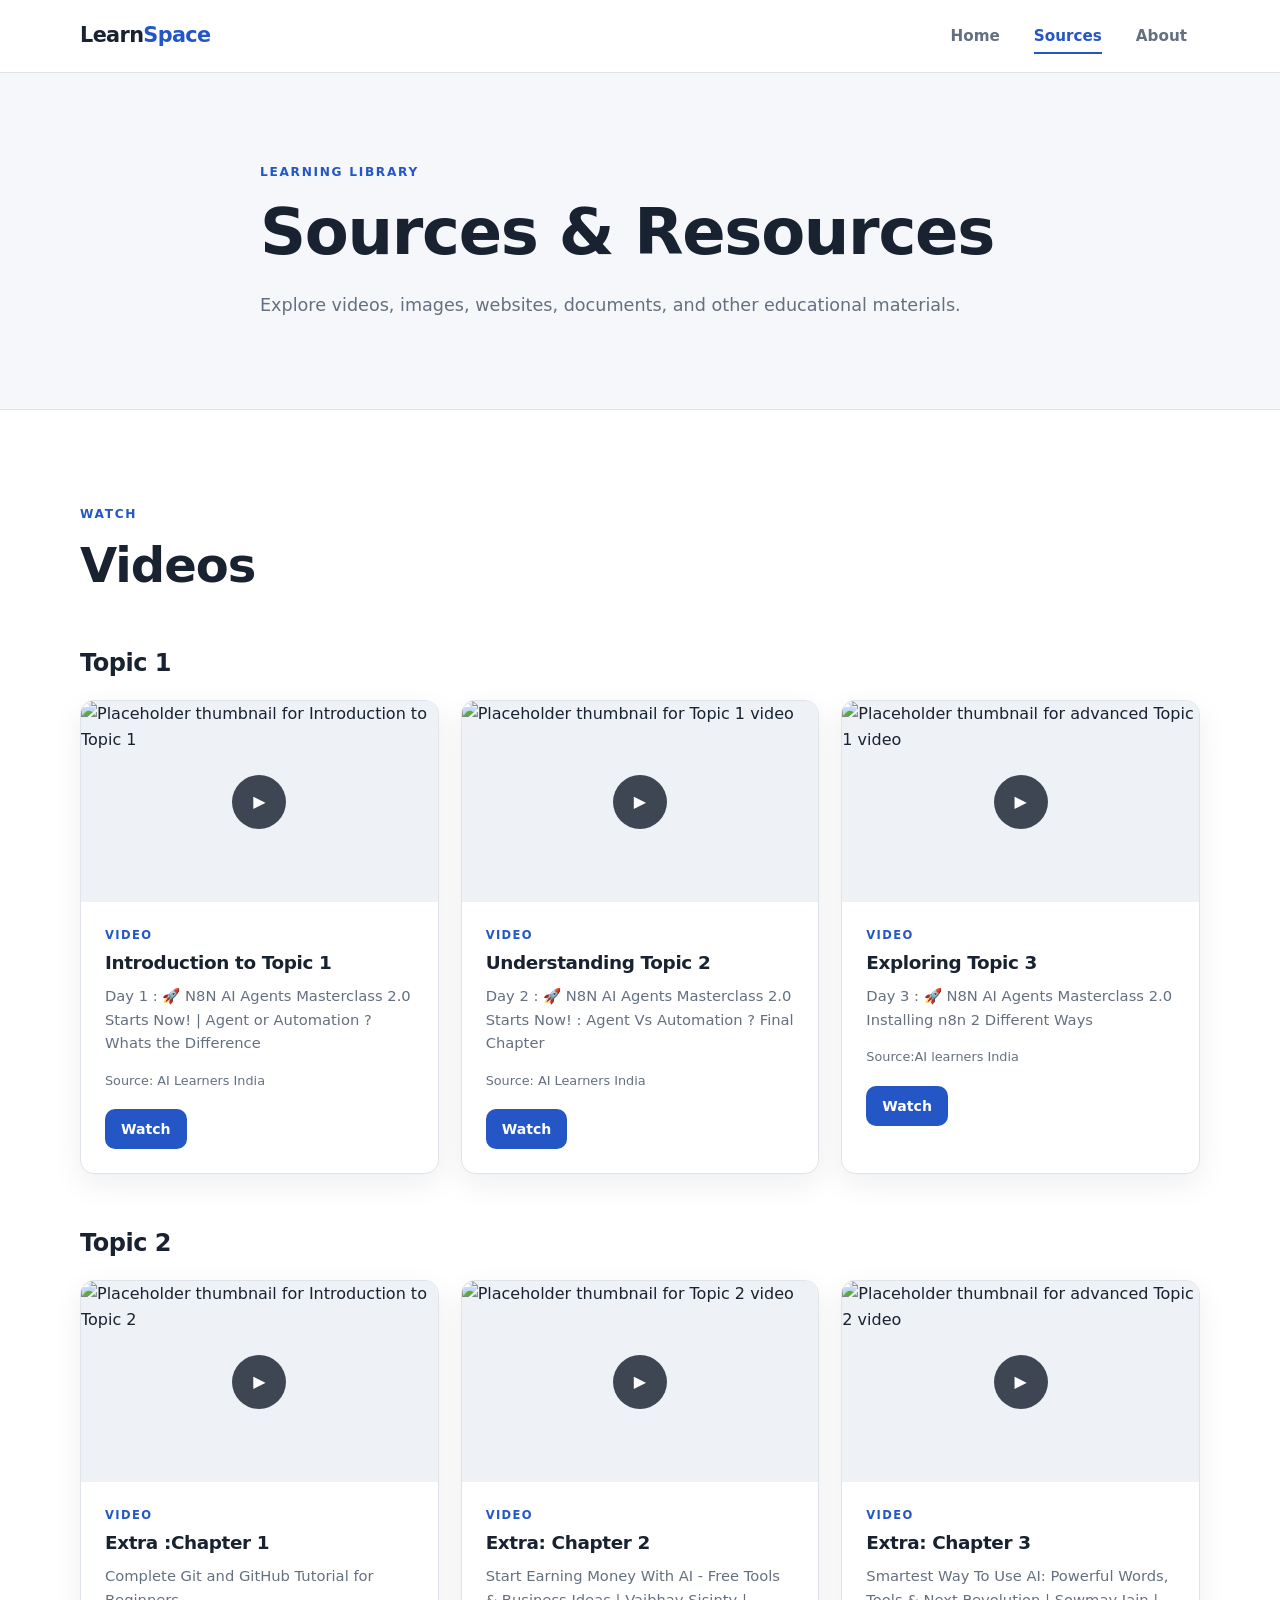
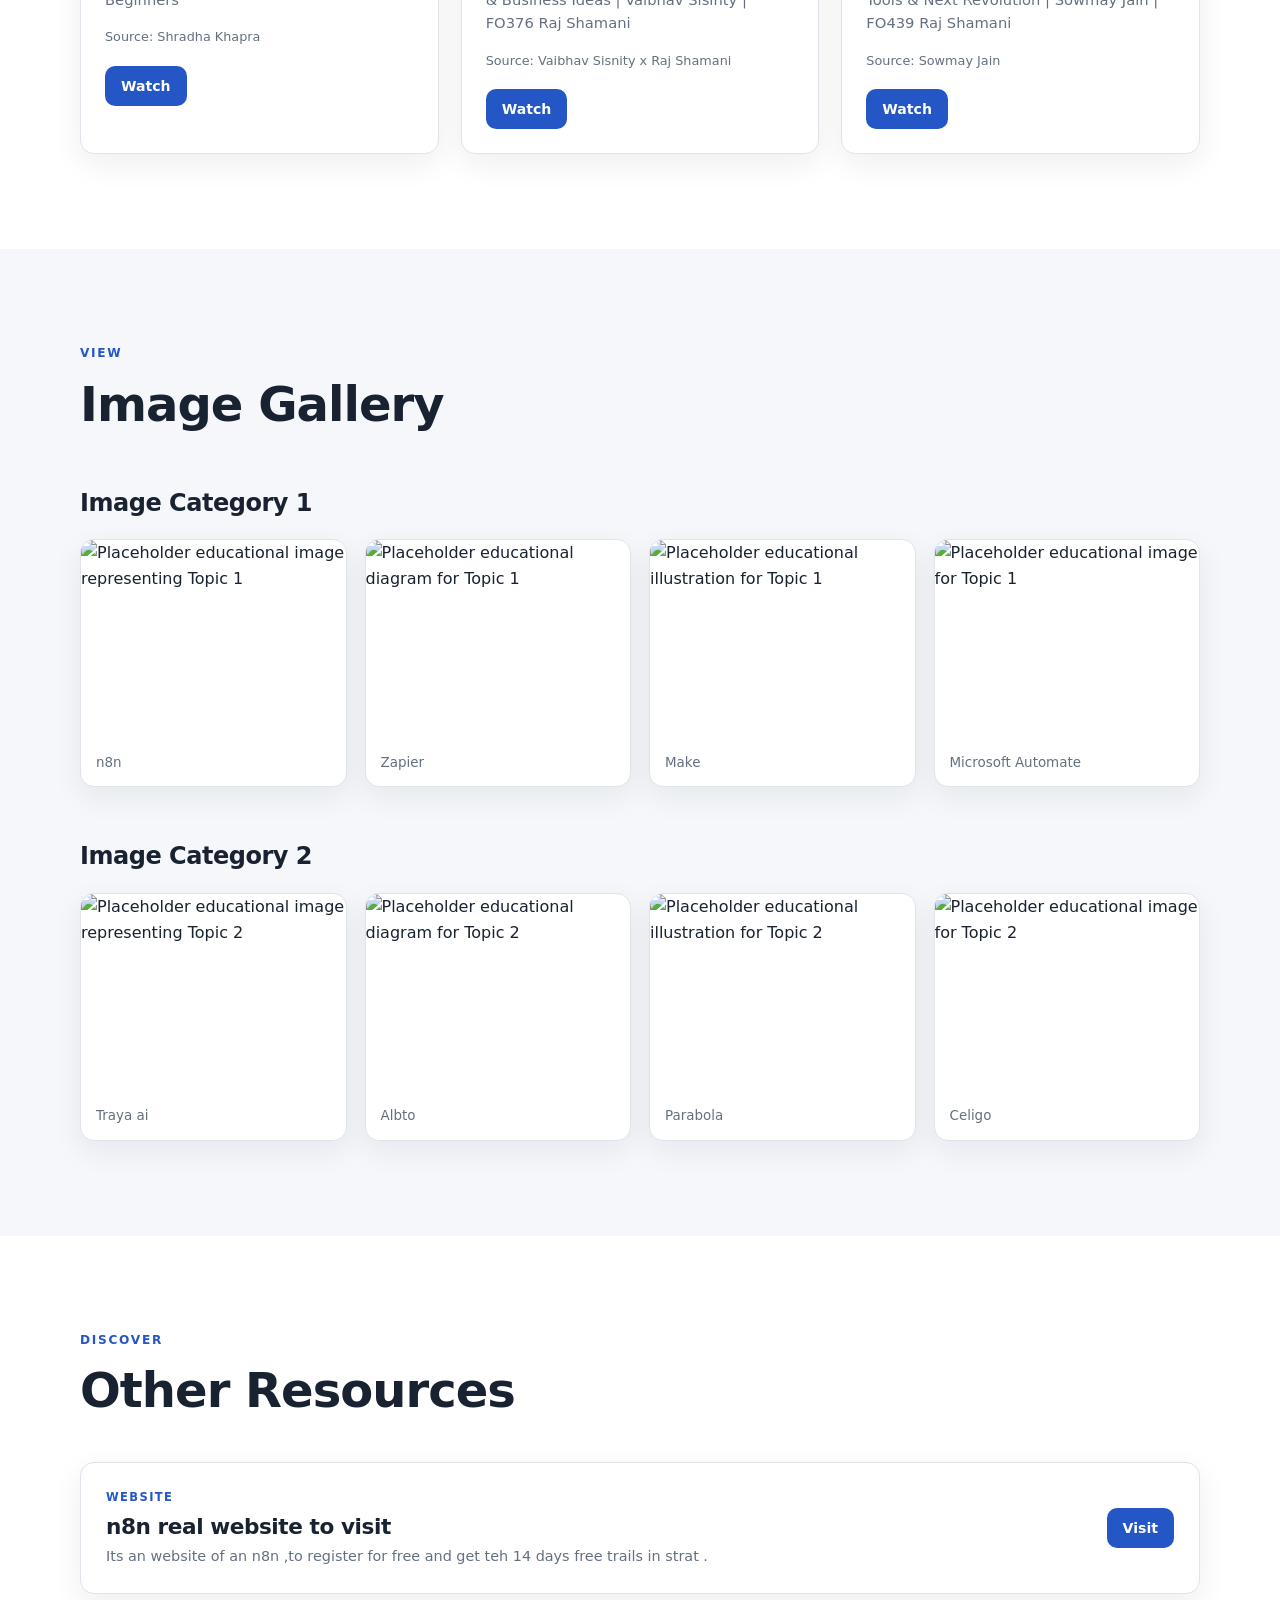
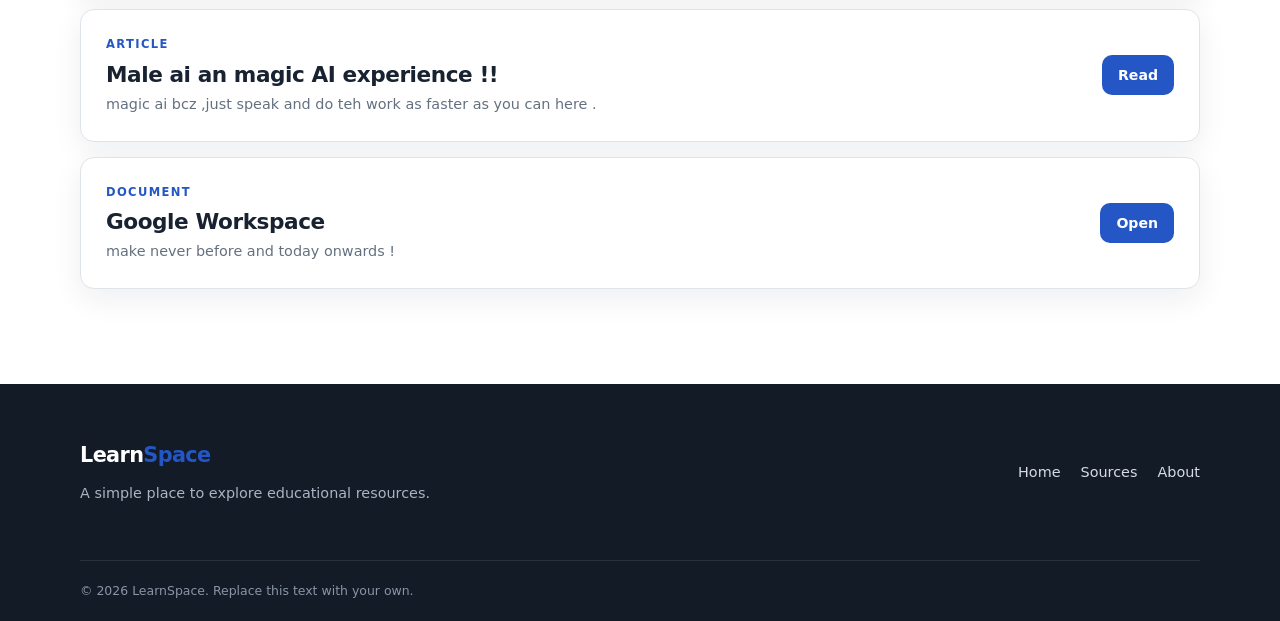
==== sources.html @ 6e661a30 "Add files via upload" ====
<!DOCTYPE html>
<html lang="en">
<head>
    <meta charset="UTF-8">
    <meta name="viewport" content="width=device-width, initial-scale=1.0">

    <meta
        name="description"
        content="Browse educational videos, images, and other learning resources."
    >

    <title>Sources | LearnSpace</title>

    <link rel="stylesheet" href="style.css">
    <script src="script.js" defer></script>
</head>

<body>

    <header class="site-header">
        <div class="container nav-container">

            <a href="index.html" class="logo">
                Learn<span>Space</span>
            </a>

            <button
                class="menu-toggle"
                type="button"
                aria-label="Open navigation menu"
                aria-expanded="false"
                aria-controls="main-navigation"
            >
                <span></span>
                <span></span>
                <span></span>
            </button>

            <nav id="main-navigation" class="main-nav" aria-label="Main navigation">
                <a href="index.html">Home</a>
                <a href="sources.html" class="active">Sources</a>
                <a href="about.html">About</a>
            </nav>

        </div>
    </header>


    <main>

        <!-- Page header -->
        <section class="page-header">

            <div class="container narrow-content">

                <p class="eyebrow">LEARNING LIBRARY</p>

                <h1>Sources & Resources</h1>

                <p>
                    Explore videos, images, websites, documents,
                    and other educational materials.
                </p>

            </div>

        </section>


        <!-- Videos -->
        <section id="videos" class="section">

            <div class="container">

                <div class="section-heading">
                    <div>
                        <p class="eyebrow">WATCH</p>
                        <h2>Videos</h2>
                    </div>
                </div>


                <!-- Topic 1 -->
                <div id="topic-one" class="resource-group">

                    <h3 class="group-title">Topic 1</h3>

                    <div class="video-grid">
<!--video1-->
                        <article class="video-card">

                            <a
                                href="https://youtu.be/QVdC_ziHaiw?list=PLwdhOAfEpxTYyJFKO7G2G4nA_bUoh4Vtx"
                                target="_blank"
                                rel="noopener noreferrer"
                                class="video-thumbnail"
                            >
                                <img
                                    src="https://i.ytimg.com/vi/QVdC_ziHaiw/hqdefault.jpg?sqp=-oaymwEXCOADEI4CSFryq4qpAwkIARUAAIhCGAE=&rs=AOn4CLA59PD1m24IozlHLCWZHqSTdcMRAQ"
                                    alt="Placeholder thumbnail for Introduction to Topic 1"
                                    loading="lazy"
                                >

                                <span class="play-button" aria-hidden="true">
                                    ▶
                                </span>
                            </a>

                            <div class="video-content">

                                <p class="resource-label">VIDEO</p>

                                <h4>Introduction to Topic 1</h4>

                                <p>
                                  Day 1 : 🚀 N8N AI Agents Masterclass 2.0 Starts Now! | Agent or Automation ? Whats the Difference
                                </p>

                                <p class="source-name">
                                    Source: AI Learners India
                                </p>

                                <a
                                    href="https://youtu.be/QVdC_ziHaiw?list=PLwdhOAfEpxTYyJFKO7G2G4nA_bUoh4Vtx"
                                    target="_blank"
                                    rel="noopener noreferrer"
                                    class="button button-small"
                                >
                                    Watch
                                </a>

                            </div>

                        </article>
<!--video2-->

                        <article class="video-card">

                            <a
                                href="https://youtu.be/I6azOEH3774?list=PLwdhOAfEpxTYyJFKO7G2G4nA_bUoh4Vtx"
                                target="_blank"
                                rel="noopener noreferrer"
                                class="video-thumbnail"
                            >
                                <img
                                    src="https://i.ytimg.com/vi/I6azOEH3774/hqdefault.jpg?sqp=-oaymwEmCKgBEF5IWvKriqkDGQgBFQAAiEIYAdgBAeIBCggYEAIYBjgBQAE=&rs=AOn4CLCSoXeBGXg2iz1wdyGJBNd5eMKGxA"
                                    alt="Placeholder thumbnail for Topic 1 video"
                                    loading="lazy"
                                >

                                <span class="play-button" aria-hidden="true">
                                    ▶
                                </span>
                            </a>

                            <div class="video-content">

                                <p class="resource-label">VIDEO</p>

                                <h4>Understanding Topic 2</h4>

                                <p>
                                    Day 2 : 🚀 N8N AI Agents Masterclass 2.0 Starts Now! : Agent Vs Automation ? Final Chapter
                                </p>

                                <p class="source-name">
                                    Source: AI Learners India
                                </p>

                                <a
                                    href="https://youtu.be/I6azOEH3774?list=PLwdhOAfEpxTYyJFKO7G2G4nA_bUoh4Vtx"
                                    target="_blank"
                                    rel="noopener noreferrer"
                                    class="button button-small"
                                >
                                    Watch
                                </a>

                            </div>

                        </article>
<!--video3-->

                        <article class="video-card">

                            <a
                                href="https://youtu.be/MextHJvrEfM?si=Bu2E-RUvNH2vZa5j"
                                target="_blank"
                                rel="noopener noreferrer"
                                class="video-thumbnail"
                            >
                                <img
                                    src="https://i.ytimg.com/vi/MextHJvrEfM/hqdefault.jpg?sqp=-oaymwEmCKgBEF5IWvKriqkDGQgBFQAAiEIYAdgBAeIBCggYEAIYBjgBQAE=&rs=AOn4CLAQMQizbqDMtU8wfknLReHi2RBbEg"
                                    alt="Placeholder thumbnail for advanced Topic 1 video"
                                    loading="lazy"
                                >

                                <span class="play-button" aria-hidden="true">
                                    ▶
                                </span>
                            </a>

                            <div class="video-content">

                                <p class="resource-label">VIDEO</p>

                                <h4>Exploring Topic 3</h4>

                                <p>
                                    Day 3 : 🚀 N8N AI Agents Masterclass 2.0 Installing n8n 2 Different Ways
                                </p>

                                <p class="source-name">
                                    Source:AI learners India
                                </p>

                                <a
                                    href="https://youtu.be/MextHJvrEfM?si=Bu2E-RUvNH2vZa5j"
                                    target="_blank"
                                    rel="noopener noreferrer"
                                    class="button button-small"
                                >
                                    Watch
                                </a>

                            </div>

                        </article>

                    </div>

                </div>


                <!-- Topic 2 -->
                <div id="topic-two" class="resource-group">

                    <h3 class="group-title">Topic 2</h3>

                    <div class="video-grid">

                        <article class="video-card">

                            <a
                                href="https://youtu.be/Ez8F0nW6S-w"
                                target="_blank"
                                rel="noopener noreferrer"
                                class="video-thumbnail"
                            >
                                <img
                                    src="https://i.ytimg.com/vi/Ez8F0nW6S-w/hq720.jpg?sqp=-oaymwEXCNAFEJQDSFryq4qpAwkIARUAAIhCGAE=&rs=AOn4CLCzb_-42zBLi1ayHbs4EPkMi3JzfA"
                                    alt="Placeholder thumbnail for Introduction to Topic 2"
                                    loading="lazy"
                                >

                                <span class="play-button" aria-hidden="true">
                                    ▶
                                </span>
                            </a>

                            <div class="video-content">

                                <p class="resource-label">VIDEO</p>

                                <h4>Extra :Chapter 1</h4>

                                <p>
                                   
Complete Git and GitHub Tutorial for Beginners
                                </p>

                                <p class="source-name">
                                    Source: Shradha Khapra
                                </p>

                                <a
                                    href="https://youtu.be/Ez8F0nW6S-w"
                                    target="_blank"
                                    rel="noopener noreferrer"
                                    class="button button-small"
                                >
                                    Watch
                                </a>

                            </div>

                        </article>

<!--vidoe 5-->
                        <article class="video-card">

                            <a
                                href="https://youtu.be/0-FUhQKe-eU?si=GzNyvEovBKDl7dYa"
                                target="_blank"
                                rel="noopener noreferrer"
                                class="video-thumbnail"
                            >
                                <img
                                    src="https://i.ytimg.com/vi/0-FUhQKe-eU/hq720.jpg?sqp=-oaymwEnCNAFEJQDSFryq4qpAxkIARUAAIhCGAHYAQHiAQoIGBACGAY4AUAB&rs=AOn4CLDH0Os4007oteJgCovDRyaezWUhRQ"
                                    alt="Placeholder thumbnail for Topic 2 video"
                                    loading="lazy"
                                >

                                <span class="play-button" aria-hidden="true">
                                    ▶
                                </span>
                            </a>

                            <div class="video-content">

                                <p class="resource-label">VIDEO</p>

                                <h4>Extra: Chapter 2</h4>

                                <p>
                                    Start Earning Money With AI - Free Tools & Business Ideas | Vaibhav Sisinty | FO376 Raj Shamani
                                </p>

                                <p class="source-name">
                                    Source: Vaibhav Sisnity x Raj Shamani
                                </p>

                                <a
                                    href="https://youtu.be/0-FUhQKe-eU?si=GzNyvEovBKDl7dYa"
                                    target="_blank"
                                    rel="noopener noreferrer"
                                    class="button button-small"
                                >
                                    Watch
                                </a>

                            </div>

                        </article>
<!--Video 6-->

                        <article class="video-card">

                            <a
                                href="https://youtu.be/RMAux-sD1bA?si=Kv5SyffXv0hCDYMF"
                                target="_blank"
                                rel="noopener noreferrer"
                                class="video-thumbnail"
                            >
                                <img
                                    src="https://i.ytimg.com/vi/RMAux-sD1bA/hq720.jpg?sqp=-oaymwEnCNAFEJQDSFryq4qpAxkIARUAAIhCGAHYAQHiAQoIGBACGAY4AUAB&rs=AOn4CLBsyAOLFwPGWU4tCFwYyG4t7ZYc_g"
                                    alt="Placeholder thumbnail for advanced Topic 2 video"
                                    loading="lazy"
                                >

                                <span class="play-button" aria-hidden="true">
                                    ▶
                                </span>
                            </a>

                            <div class="video-content">

                                <p class="resource-label">VIDEO</p>

                                <h4>Extra: Chapter 3</h4>

                                <p>
                                    Smartest Way To Use AI: Powerful Words, Tools & Next Revolution | Sowmay Jain | FO439 Raj Shamani

                                <p class="source-name">
                                    Source: Sowmay Jain
                                </p>

                                <a
                                    href="https://youtu.be/RMAux-sD1bA?si=Kv5SyffXv0hCDYMF"
                                    target="_blank"
                                    rel="noopener noreferrer"
                                    class="button button-small"
                                >
                                    Watch
                                </a>

                            </div>

                        </article>

                    </div>

                </div>

            </div>

        </section>


        <!-- Images -->
        <section id="images" class="section section-muted">

            <div class="container">

                <div class="section-heading">
                    <div>
                        <p class="eyebrow">VIEW</p>
                        <h2>Image Gallery</h2>
                    </div>
                </div>


                <!-- Image category 1 -->
                <div class="resource-group">

                    <h3 class="group-title">Image Category 1</h3>

                    <div class="image-grid">

                        <figure class="image-card">
                            <img
                                src="https://images.openai.com/static-rsc-4/fqOHROrKsVKD8YwX-rXVur3hN9QkBS3sbgDv48CRce0WwqNUjG2Nzg9hSH53XoX3r3zHDQOyn32d6qD3PD_A75EuYDkjc-f1PU2waw0MlhtUXw5UGH64dqq8PRFIssKlCuCXNhUvUyYKX8O_gFs1agHJX2ShfNg_xUF-HNiEmhE?purpose=inline"
                                alt="Placeholder educational image representing Topic 1"
                                loading="lazy"
                            >
                            <figcaption>n8n </figcaption>
                        </figure>


                        <figure class="image-card">
                            <img
                                src="https://images.openai.com/static-rsc-4/T7imiG0Oc8zU8DtpM5kKJgquEGh8M6t3ZJig9HN5R_Lkz0tLcLiduK6nRtbHBM0HJ4434C6Zft5PlGWxxTsK7ri-il9GtX7uV4L4ZFUUbY0pcj4fy-QnyC4jfzECYhXHxJ4cnHX6UqYDXdwufjh9k448uw2Eni1uP8ILZe1gqn8?purpose=inline"
                                alt="Placeholder educational diagram for Topic 1"
                                loading="lazy"
                            >
                            <figcaption>Zapier</figcaption>
                        </figure>


                        <figure class="image-card">
                            <img
                                src="https://images.openai.com/static-rsc-4/mmq1sbLdofjxUpPShjCaORMSr6oKva0tERWe79Ug9z4V8ofYQwBWkHbXZyKmqfQYECb4_3UuVHRuxFDmmjfuZXRLQGl7nBcXOHWyhk-3RfZqRD9ulWa37x9j-MCbay93s2Al1RXfiv-n-iPtnRZBUyOaZLiQonaSXLqCsGY0TyQ?purpose=inline"
                                alt="Placeholder educational illustration for Topic 1"
                                loading="lazy"
                            >
                            <figcaption>Make</figcaption>
                        </figure>


                        <figure class="image-card">
                            <img
                                src="https://images.openai.com/static-rsc-4/S6WKNouEjn5Ir1ZHCPNsnYtDbb7r-lhbZTiQ3I6rBu5Ht21DznunHZPciPRrbkyNiBg7blkdx5Tn_Dt5-LdcwLtlsrFHPbeByqeuhXn32C_Lz_wzMk8j7_DSmuMU-J-CiSOcqIkHQH0MTjfZlFM-l501MyYhTHHMQxTjEZuEI9Cm6dbXT1EDP7wP7x33wJsa?purpose=fullsize"
                                alt="Placeholder educational image for Topic 1"
                                loading="lazy"
                            >
                            <figcaption>Microsoft Automate</figcaption>
                        </figure>

                    </div>

                </div>


                <!-- Image category 2 -->
                <div class="resource-group">

                    <h3 class="group-title">Image Category 2</h3>

                    <div class="image-grid">

                        <figure class="image-card">
                            <img
                                src="https://images.openai.com/static-rsc-4/1sf37VB_JPOVhpiq7Mpr6iAEBwTu2obczLMFaXRuxtwtr_por1dKXBXfA0d3LBEp23MA4IF267sDciShp5IKLdBdIN0c1QkRMgzqjk1xbOZJ3gHbDfzNzT0XXhnh5y1bEIJb6JF14T0I0yxWe2hjH90CTkIiG5uKN6iK8moNzse1OgvuVZ_zl5S03lkOmZyJ?purpose=fullsize"
                                alt="Placeholder educational image representing Topic 2"
                                loading="lazy"
                            >
                            <figcaption>Traya ai </figcaption>
                        </figure>


                        <figure class="image-card">
                            <img
                                src="https://images.openai.com/static-rsc-4/BeJlkRsC5JGOwDfJVyoXFGrS0RvU26HZD0VkkCUPUpAZC6RJJ5bvAdqebwfFQ7_fhNpbbaU8qppW2aJhQz0i9OtHu2tMSrOe68wLswnDNb99pygNcrupq0zp3dvEf-xTy6-4MEpYCZPxzTZePKlnCveXwx8ltRuLoAFI1ZdAXJDSEiVHWrTAJwj5ECOscWbs?purpose=fullsize"
                                alt="Placeholder educational diagram for Topic 2"
                                loading="lazy"
                            >
                            <figcaption>Albto</figcaption>
                        </figure>


                        <figure class="image-card">
                            <img
                                src="https://images.openai.com/static-rsc-4/faC-SIPtZuyi36tw4VisdKuP2_HWsM8WXxHda5uWFiXkvCpuAldWir2PyYXXKfPuZVgFMnFi9fdq2leIkUqU1Nl8HJccbohXw0P7Lm-DU5mZzS5JhkP2luaHCnARy9fXtNK6tWMFqwB56fjT6DYkaSC-fA9Zza_RZlx35CvUY94pyd62dRv_tDKp3aFKherC?purpose=fullsize"
                                alt="Placeholder educational illustration for Topic 2"
                                loading="lazy"
                            >
                            <figcaption>Parabola</figcaption>
                        </figure>


                        <figure class="image-card">
                            <img
                                src="https://images.openai.com/static-rsc-4/awwUO2gM-_29sCnyu0GizwL2JriNf0JQIDd2yOWtDkp7P9yciKdHSVUz2PkKEMnsPS0aDaA9WokzC7GWSunUnlm-8A2LlTSEX2J3tP45UNTb69qiAyEE1WaStiqCONgm1EW9xN608qUV5nVbzTtjBk6oFSAx_RdUvXHippLJwRejjzAlGwT3fln-ggVFOVZm?purpose=fullsize"
                                alt="Placeholder educational image for Topic 2"
                                loading="lazy"
                            >
                            <figcaption>Celigo</figcaption>
                        </figure>

                    </div>

                </div>

            </div>

        </section>


        <!-- Other resources -->
        <section id="other-resources" class="section">

            <div class="container">

                <div class="section-heading">
                    <div>
                        <p class="eyebrow">DISCOVER</p>
                        <h2>Other Resources</h2>
                    </div>
                </div>


                <div class="resource-list">

                    <article class="resource-list-item">

                        <div>
                            <p class="resource-label">WEBSITE</p>
                            <h3>n8n real website to visit</h3>
                            <p>
                               Its an website of an n8n ,to register for free and get teh 14 days free trails in strat .
                            </p>
                        </div>

                        <a
                            href="https://n8n.io/"
                            target="_blank"
                            rel="noopener noreferrer"
                            class="button button-small"
                        >
                            Visit
                        </a>

                    </article>


                    <article class="resource-list-item">

                        <div>
                            <p class="resource-label">ARTICLE</p>
                            <h3>Male ai an magic AI experience !!</h3>
                            <p>
                                magic ai bcz ,just speak and do teh work as faster as you can here .
                            </p>
                        </div>

                        <a
                            href="https://www.make.com/en?pc=loki1&gad_source=1&gad_campaignid=24277836204&gbraid=0AAAABCvQdGgDkMbJErvPFJJMG9w46SxxX&gclid=CjwKCAjwoOjVBhArEiwAUwDakw61zNkRSRNfcTIqsJTkfVs_bclSaUqh-V1FSIVpOD3Y-fw2TEuhvBoCKIIQAvD_BwE"
                            target="_blank"
                            rel="noopener noreferrer"
                            class="button button-small"
                        >
                            Read
                        </a>

                    </article>


                    <article class="resource-list-item">

                        <div>
                            <p class="resource-label">DOCUMENT</p>
                            <h3>Google Workspace </h3>
                            <p>
                                make never before and today onwards !
                            </p>
                        </div>

                        <a
                            href="https://workspace.google.com/intl/en_in/?hl=en_in"
                            target="_blank"
                            rel="noopener noreferrer"
                            class="button button-small"
                        >
                            Open
                        </a>

                    </article>

                </div>

            </div>

        </section>

    </main>


    <footer class="site-footer">

        <div class="container footer-content">

            <div>
                <a href="index.html" class="logo footer-logo">
                    Learn<span>Space</span>
                </a>

                <p>
                    A simple place to explore educational resources.
                </p>
            </div>

            <nav class="footer-nav" aria-label="Footer navigation">
                <a href="index.html">Home</a>
                <a href="sources.html">Sources</a>
                <a href="about.html">About</a>
            </nav>

        </div>

        <div class="container footer-bottom">
            <p>© 2026 LearnSpace. Replace this text with your own.</p>
        </div>

    </footer>

</body>
</html>
---- style.css ----
/* =========================================================
   LearnSpace
   Simple static educational website
   ========================================================= */


/* ---------------------------------------------------------
   1. Base
   --------------------------------------------------------- */

:root {
    --background: #ffffff;
    --surface: #f5f7fa;
    --surface-dark: #eef1f5;

    --text: #182230;
    --text-light: #647080;

    --primary: #2457c5;
    --primary-dark: #1b45a0;

    --border: #dfe4ea;

    --shadow:
        0 10px 30px rgba(20, 35, 55, 0.07);

    --shadow-hover:
        0 18px 40px rgba(20, 35, 55, 0.12);

    --radius: 14px;

    --container: 1120px;
    --transition: 180ms ease;
}


* {
    box-sizing: border-box;
    margin: 0;
    padding: 0;
}


html {
    scroll-behavior: smooth;
}


body {
    background: var(--background);
    color: var(--text);

    font-family:
        Inter,
        ui-sans-serif,
        system-ui,
        -apple-system,
        BlinkMacSystemFont,
        "Segoe UI",
        sans-serif;

    line-height: 1.6;

    -webkit-font-smoothing: antialiased;
}


img {
    display: block;
    max-width: 100%;
}


a {
    color: inherit;
    text-decoration: none;
}


button,
a {
    -webkit-tap-highlight-color: transparent;
}


button {
    font: inherit;
}


.container {
    width: min(
        calc(100% - 40px),
        var(--container)
    );

    margin-inline: auto;
}


.narrow-content {
    max-width: 760px;
}


.text-center {
    text-align: center;
}


/* ---------------------------------------------------------
   2. Typography
   --------------------------------------------------------- */

h1,
h2,
h3,
h4 {
    line-height: 1.2;
    letter-spacing: -0.02em;
}


h1 {
    font-size: clamp(2.4rem, 6vw, 4.5rem);
}


h2 {
    font-size: clamp(2rem, 4vw, 3rem);
}


h3 {
    font-size: 1.35rem;
}


h4 {
    font-size: 1.15rem;
}


p {
    color: var(--text-light);
}


.eyebrow {
    margin-bottom: 12px;

    color: var(--primary);

    font-size: 0.76rem;
    font-weight: 800;

    letter-spacing: 0.14em;
}


.section-heading {
    display: flex;
    align-items: flex-end;
    justify-content: space-between;
    gap: 30px;

    margin-bottom: 42px;
}


.section-heading h2 {
    margin-top: 4px;
}


/* ---------------------------------------------------------
   3. Header / Navigation
   --------------------------------------------------------- */

.site-header {
    position: sticky;
    top: 0;
    z-index: 100;

    background: rgba(255, 255, 255, 0.94);

    border-bottom: 1px solid var(--border);

    backdrop-filter: blur(12px);
}


.nav-container {
    min-height: 72px;

    display: flex;
    align-items: center;
    justify-content: space-between;
}


.logo {
    color: var(--text);

    font-size: 1.3rem;
    font-weight: 800;
    letter-spacing: -0.03em;
}


.logo span {
    color: var(--primary);
}


.main-nav {
    display: flex;
    align-items: center;
    gap: 8px;
}


.main-nav a {
    position: relative;

    padding: 8px 13px;

    color: var(--text-light);

    font-size: 0.95rem;
    font-weight: 600;

    transition:
        color var(--transition),
        background var(--transition);
}


.main-nav a::after {
    content: "";

    position: absolute;

    left: 13px;
    right: 13px;
    bottom: 2px;

    height: 2px;

    background: var(--primary);

    transform: scaleX(0);
    transform-origin: center;

    transition: transform var(--transition);
}


.main-nav a:hover,
.main-nav a.active {
    color: var(--primary);
}


.main-nav a:hover::after,
.main-nav a.active::after {
    transform: scaleX(1);
}


.menu-toggle {
    display: none;

    width: 42px;
    height: 42px;

    border: 1px solid var(--border);
    border-radius: 10px;

    background: white;

    cursor: pointer;
}


.menu-toggle span {
    display: block;

    width: 19px;
    height: 2px;

    margin: 4px auto;

    background: var(--text);

    transition: transform var(--transition);
}


/* ---------------------------------------------------------
   4. Hero
   --------------------------------------------------------- */

.hero {
    position: relative;

    overflow: hidden;

    padding: 100px 0 110px;

    background:
        linear-gradient(
            135deg,
            #f7f9fc 0%,
            #ffffff 60%
        );
}


.hero::before {
    content: "";

    position: absolute;

    width: 400px;
    height: 400px;

    top: -200px;
    right: -100px;

    border-radius: 50%;

    background: rgba(36, 87, 197, 0.07);
}


.hero-content {
    position: relative;
    z-index: 1;

    display: grid;
    grid-template-columns: 1.2fr 0.8fr;

    align-items: center;

    gap: 80px;
}


.hero h1 {
    max-width: 700px;

    margin-bottom: 25px;
}


.hero h1 span {
    display: block;
    color: var(--primary);
}


.hero-description {
    max-width: 650px;

    margin-bottom: 32px;

    font-size: 1.12rem;
}


.hero-actions {
    display: flex;
    flex-wrap: wrap;
    gap: 12px;
}


.button {
    display: inline-flex;
    align-items: center;
    justify-content: center;

    min-height: 48px;

    padding: 0 20px;

    border: 1px solid transparent;
    border-radius: 10px;

    font-size: 0.95rem;
    font-weight: 700;

    cursor: pointer;

    transition:
        transform var(--transition),
        box-shadow var(--transition),
        background var(--transition),
        color var(--transition);
}


.button:hover {
    transform: translateY(-2px);
}


.button-primary {
    color: white;
    background: var(--primary);

    box-shadow:
        0 8px 20px rgba(36, 87, 197, 0.2);
}


.button-primary:hover {
    background: var(--primary-dark);

    box-shadow:
        0 12px 25px rgba(36, 87, 197, 0.28);
}


.button-secondary {
    color: var(--text);
    background: white;
    border-color: var(--border);
}


.button-secondary:hover {
    border-color: #cbd3dc;
    box-shadow: var(--shadow);
}


.button-small {
    min-height: 40px;

    padding: 0 15px;

    font-size: 0.88rem;

    color: white;
    background: var(--primary);
}


.hero-card {
    padding: 38px;

    background: white;

    border: 1px solid var(--border);
    border-radius: 20px;

    box-shadow: var(--shadow);

    animation: fade-up 700ms ease both;
}


.hero-icon {
    display: grid;
    place-items: center;

    width: 56px;
    height: 56px;

    margin-bottom: 25px;

    border-radius: 14px;

    color: white;
    background: var(--primary);

    font-size: 1.5rem;
}


.hero-card h2 {
    margin-bottom: 12px;

    font-size: 1.7rem;
}


.hero-card > p {
    margin-bottom: 28px;
}


.hero-stats {
    display: grid;
    grid-template-columns: repeat(3, 1fr);

    padding-top: 24px;

    border-top: 1px solid var(--border);

    gap: 15px;
}


.hero-stats div {
    display: flex;
    flex-direction: column;
}


.hero-stats strong {
    font-size: 0.9rem;
}


.hero-stats span {
    color: var(--text-light);

    font-size: 0.78rem;
}


/* ---------------------------------------------------------
   5. Sections
   --------------------------------------------------------- */

.section {
    padding: 95px 0;
}


.section-muted {
    background: var(--surface);
}


.narrow-content > p:not(.eyebrow) {
    margin-top: 20px;
}


.narrow-content h2 {
    margin-bottom: 5px;
}


/* ---------------------------------------------------------
   6. Cards
   --------------------------------------------------------- */

.card-grid {
    display: grid;

    grid-template-columns:
        repeat(3, 1fr);

    gap: 22px;
}


.resource-card {
    padding: 30px;

    background: white;

    border: 1px solid var(--border);
    border-radius: var(--radius);

    box-shadow: var(--shadow);

    transition:
        transform var(--transition),
        box-shadow var(--transition),
        border-color var(--transition);

    animation: fade-up 600ms ease both;
}


.resource-card:hover {
    transform: translateY(-5px);

    border-color: #ccd5e0;

    box-shadow: var(--shadow-hover);
}


.card-icon {
    display: grid;
    place-items: center;

    width: 46px;
    height: 46px;

    margin-bottom: 22px;

    border-radius: 12px;

    color: var(--primary);
    background: #edf2ff;

    font-weight: 800;
}


.resource-card h3 {
    margin-bottom: 10px;
}


.resource-card p {
    margin-bottom: 22px;
}


.text-link {
    color: var(--primary);

    font-size: 0.9rem;
    font-weight: 700;

    transition: color var(--transition);
}


.text-link:hover {
    color: var(--primary-dark);
}


/* ---------------------------------------------------------
   7. Topics
   --------------------------------------------------------- */

.topic-grid {
    display: grid;

    grid-template-columns:
        repeat(3, 1fr);

    gap: 22px;
}


.topic-card {
    position: relative;

    min-height: 200px;

    padding: 30px;

    overflow: hidden;

    border: 1px solid var(--border);
    border-radius: var(--radius);

    background: white;

    transition:
        transform var(--transition),
        box-shadow var(--transition);
}


.topic-card:hover {
    transform: translateY(-5px);
    box-shadow: var(--shadow-hover);
}


.topic-number {
    display: block;

    margin-bottom: 30px;

    color: var(--primary);

    font-size: 0.8rem;
    font-weight: 800;
}


.topic-card h3 {
    margin-bottom: 8px;
}


/* ---------------------------------------------------------
   8. Page Header
   --------------------------------------------------------- */

.page-header {
    padding: 90px 0;

    background: var(--surface);

    border-bottom: 1px solid var(--border);
}


.page-header h1 {
    margin-bottom: 20px;

    font-size: clamp(2.5rem, 6vw, 4rem);
}


.page-header p:not(.eyebrow) {
    font-size: 1.1rem;
}


/* ---------------------------------------------------------
   9. Resource Groups
   --------------------------------------------------------- */

.resource-group {
    margin-top: 55px;
}


.group-title {
    margin-bottom: 22px;

    font-size: 1.5rem;
}


/* ---------------------------------------------------------
   10. Video Gallery
   --------------------------------------------------------- */

.video-grid {
    display: grid;

    grid-template-columns:
        repeat(3, 1fr);

    gap: 22px;
}


.video-card {
    overflow: hidden;

    background: white;

    border: 1px solid var(--border);
    border-radius: var(--radius);

    box-shadow: var(--shadow);

    transition:
        transform var(--transition),
        box-shadow var(--transition);
}


.video-card:hover {
    transform: translateY(-5px);
    box-shadow: var(--shadow-hover);
}


.video-thumbnail {
    position: relative;

    display: block;

    overflow: hidden;

    aspect-ratio: 16 / 9;

    background: var(--surface-dark);
}


.video-thumbnail img {
    width: 100%;
    height: 100%;

    object-fit: cover;

    transition: transform 300ms ease;
}


.video-card:hover .video-thumbnail img {
    transform: scale(1.04);
}


.play-button {
    position: absolute;

    top: 50%;
    left: 50%;

    display: grid;
    place-items: center;

    width: 54px;
    height: 54px;

    transform: translate(-50%, -50%);

    border-radius: 50%;

    color: white;
    background: rgba(24, 34, 48, 0.82);

    font-size: 1rem;

    transition:
        transform var(--transition),
        background var(--transition);
}


.video-card:hover .play-button {
    transform: translate(-50%, -50%) scale(1.08);

    background: var(--primary);
}


.video-content {
    padding: 24px;
}


.resource-label {
    margin-bottom: 8px;

    color: var(--primary);

    font-size: 0.72rem;
    font-weight: 800;

    letter-spacing: 0.12em;
}


.video-content h4 {
    margin-bottom: 10px;
}


.video-content p:not(.resource-label):not(.source-name) {
    margin-bottom: 16px;

    font-size: 0.92rem;
}


.source-name {
    margin-bottom: 18px;

    font-size: 0.8rem;
}


/* ---------------------------------------------------------
   11. Image Gallery
   --------------------------------------------------------- */

.image-grid {
    display: grid;

    grid-template-columns:
        repeat(4, 1fr);

    gap: 18px;
}


.image-card {
    overflow: hidden;

    margin: 0;

    background: white;

    border: 1px solid var(--border);
    border-radius: var(--radius);

    box-shadow: var(--shadow);

    transition:
        transform var(--transition),
        box-shadow var(--transition);
}


.image-card:hover {
    transform: translateY(-4px);
    box-shadow: var(--shadow-hover);
}


.image-card img {
    width: 100%;

    aspect-ratio: 4 / 3;

    object-fit: cover;

    transition: transform 300ms ease;
}


.image-card:hover img {
    transform: scale(1.04);
}


.image-card figcaption {
    padding: 13px 15px;

    color: var(--text-light);

    font-size: 0.84rem;
}


/* ---------------------------------------------------------
   12. Other Resources
   --------------------------------------------------------- */

.resource-list {
    display: flex;
    flex-direction: column;

    gap: 15px;
}


.resource-list-item {
    display: flex;
    align-items: center;
    justify-content: space-between;

    gap: 30px;

    padding: 25px;

    border: 1px solid var(--border);
    border-radius: var(--radius);

    background: white;

    box-shadow: var(--shadow);

    transition:
        transform var(--transition),
        box-shadow var(--transition);
}


.resource-list-item:hover {
    transform: translateY(-3px);
    box-shadow: var(--shadow-hover);
}


.resource-list-item h3 {
    margin-bottom: 5px;
}


.resource-list-item p:last-child {
    font-size: 0.9rem;
}


/* ---------------------------------------------------------
   13. About
   --------------------------------------------------------- */

.about-grid {
    display: grid;

    grid-template-columns: 0.8fr 1.2fr;

    gap: 90px;

    align-items: start;
}


.about-grid h2 {
    max-width: 450px;
}


.about-text {
    display: flex;
    flex-direction: column;

    gap: 20px;
}


.about-text p {
    font-size: 1.05rem;
}


/* ---------------------------------------------------------
   14. Footer
   --------------------------------------------------------- */

.site-footer {
    background: #131b27;
}


.footer-content {
    display: flex;
    align-items: center;
    justify-content: space-between;

    gap: 30px;

    padding: 55px 0;
}


.footer-logo {
    display: inline-block;

    margin-bottom: 10px;

    color: white;
}


.footer-content p {
    color: #aab4c2;

    font-size: 0.9rem;
}


.footer-nav {
    display: flex;
    gap: 20px;
}


.footer-nav a {
    color: #d5dce5;

    font-size: 0.9rem;

    transition: color var(--transition);
}


.footer-nav a:hover {
    color: white;
}


.footer-bottom {
    padding: 20px 0;

    border-top: 1px solid rgba(255, 255, 255, 0.1);
}


.footer-bottom p {
    color: #8995a5;

    font-size: 0.78rem;
}


/* ---------------------------------------------------------
   15. Animations
   --------------------------------------------------------- */

@keyframes fade-up {

    from {
        opacity: 0;
        transform: translateY(15px);
    }

    to {
        opacity: 1;
        transform: translateY(0);
    }

}


@media (prefers-reduced-motion: reduce) {

    html {
        scroll-behavior: auto;
    }

    *,
    *::before,
    *::after {
        animation-duration: 0.01ms !important;
        animation-iteration-count: 1 !important;
        transition-duration: 0.01ms !important;
    }

}


/* ---------------------------------------------------------
   16. Tablet
   --------------------------------------------------------- */

@media (max-width: 900px) {

    .hero-content {
        grid-template-columns: 1fr;

        gap: 50px;
    }


    .hero {
        padding: 75px 0 85px;
    }


    .card-grid,
    .topic-grid {
        grid-template-columns:
            repeat(2, 1fr);
    }


    .video-grid {
        grid-template-columns:
            repeat(2, 1fr);
    }


    .image-grid {
        grid-template-columns:
            repeat(2, 1fr);
    }


    .about-grid {
        grid-template-columns: 1fr;

        gap: 40px;
    }

}


/* ---------------------------------------------------------
   17. Mobile
   --------------------------------------------------------- */

@media (max-width: 680px) {

    .container {
        width: min(
            calc(100% - 28px),
            var(--container)
        );
    }


    .nav-container {
        min-height: 64px;
    }


    .menu-toggle {
        display: block;
    }


    .main-nav {
        position: absolute;

        top: 64px;
        left: 0;
        right: 0;

        display: none;
        flex-direction: column;
        align-items: stretch;

        padding: 10px 14px 15px;

        background: white;

        border-bottom: 1px solid var(--border);

        box-shadow: 0 12px 25px rgba(20, 35, 55, 0.08);
    }


    .main-nav.is-open {
        display: flex;
    }


    .main-nav a {
        padding: 13px;
    }


    .main-nav a::after {
        display: none;
    }


    .hero {
        padding: 65px 0 75px;
    }


    .hero h1 {
        font-size: clamp(2.35rem, 13vw, 3.4rem);
    }


    .hero-description {
        font-size: 1rem;
    }


    .hero-card {
        padding: 26px;
    }


    .hero-stats {
        gap: 8px;
    }


    .section {
        padding: 70px 0;
    }


    .section-heading {
        display: block;

        margin-bottom: 30px;
    }


    .section-heading .text-link {
        display: inline-block;

        margin-top: 15px;
    }


    .card-grid,
    .topic-grid,
    .video-grid,
    .image-grid {
        grid-template-columns: 1fr;
    }


    .page-header {
        padding: 65px 0;
    }
	


    .page-header h1 {
        font-size: 2.7rem;
    }


    .resource-list-item {
        align-items: flex-start;
        flex-direction: column;
    }


    .footer-content {
        align-items: flex-start;
        flex-direction: column;

        padding: 45px 0;
    }


    .footer-nav {
        flex-wrap: wrap;
    }

}
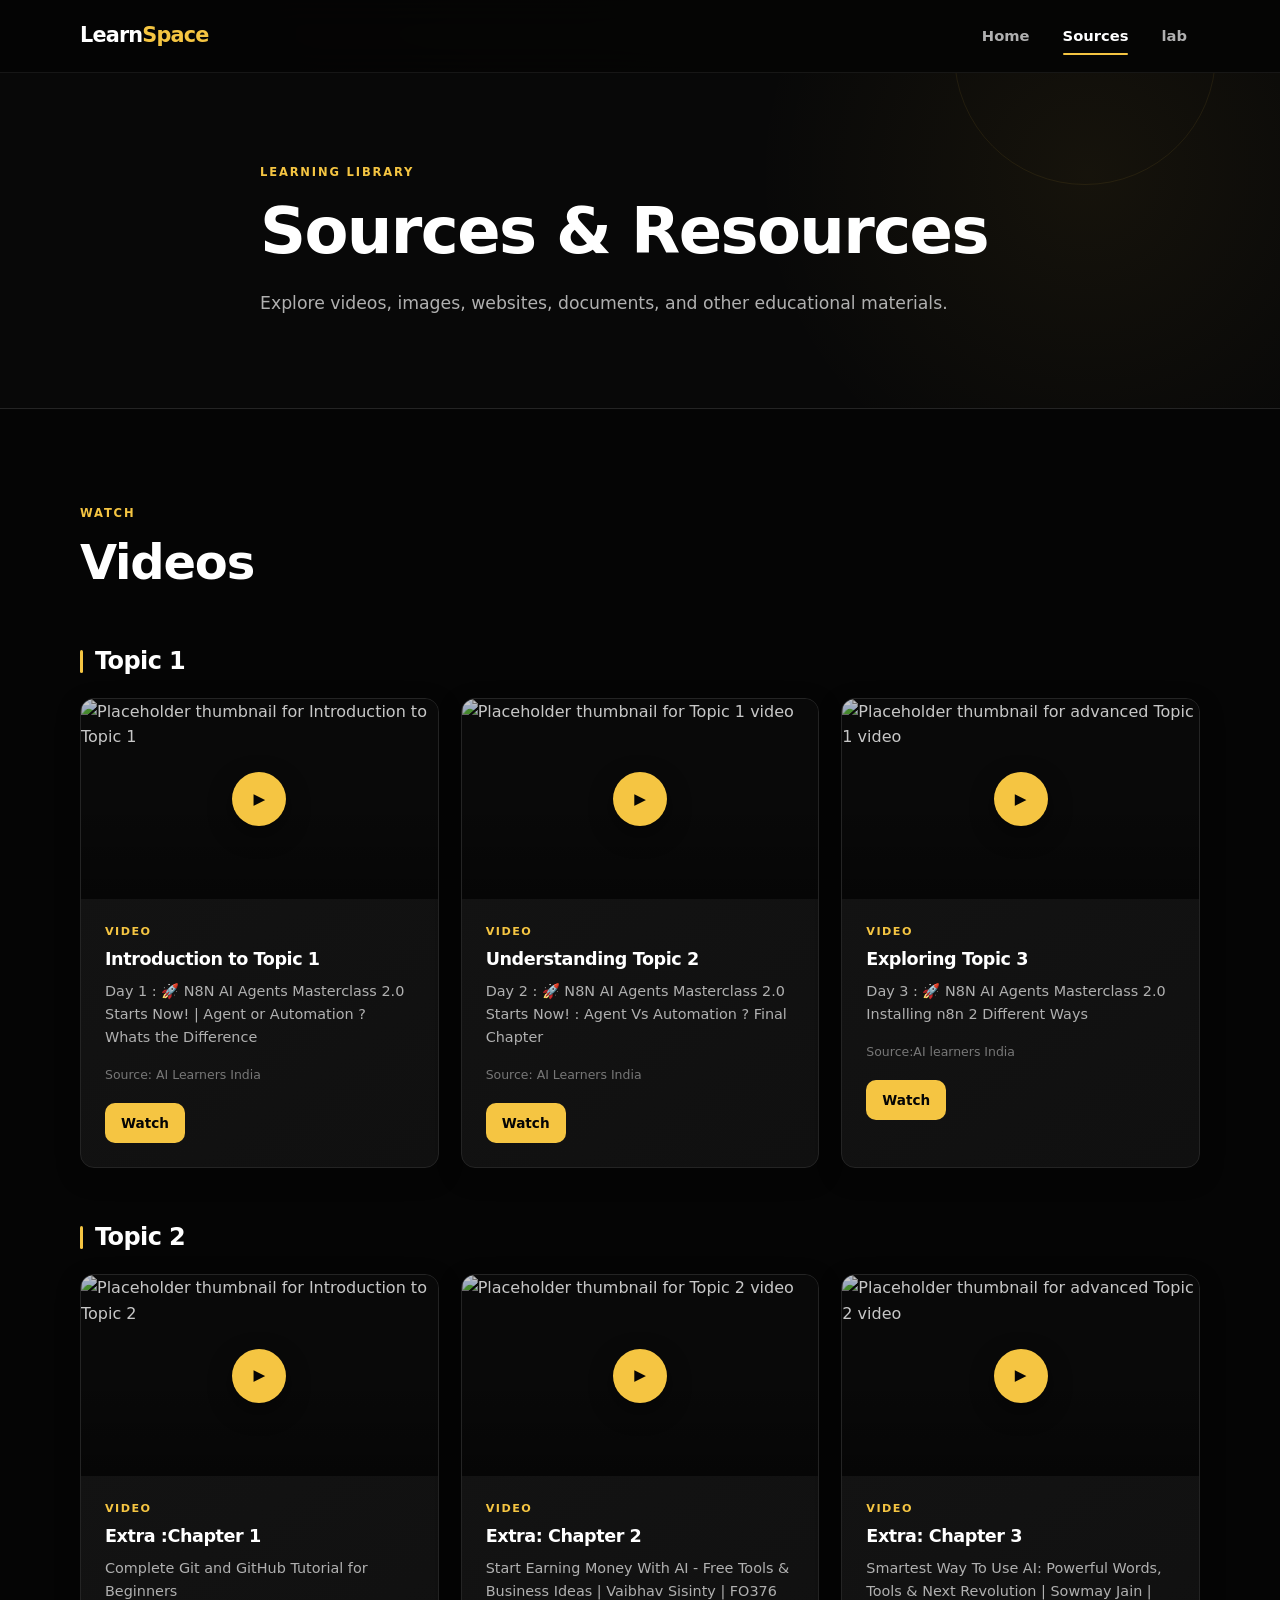
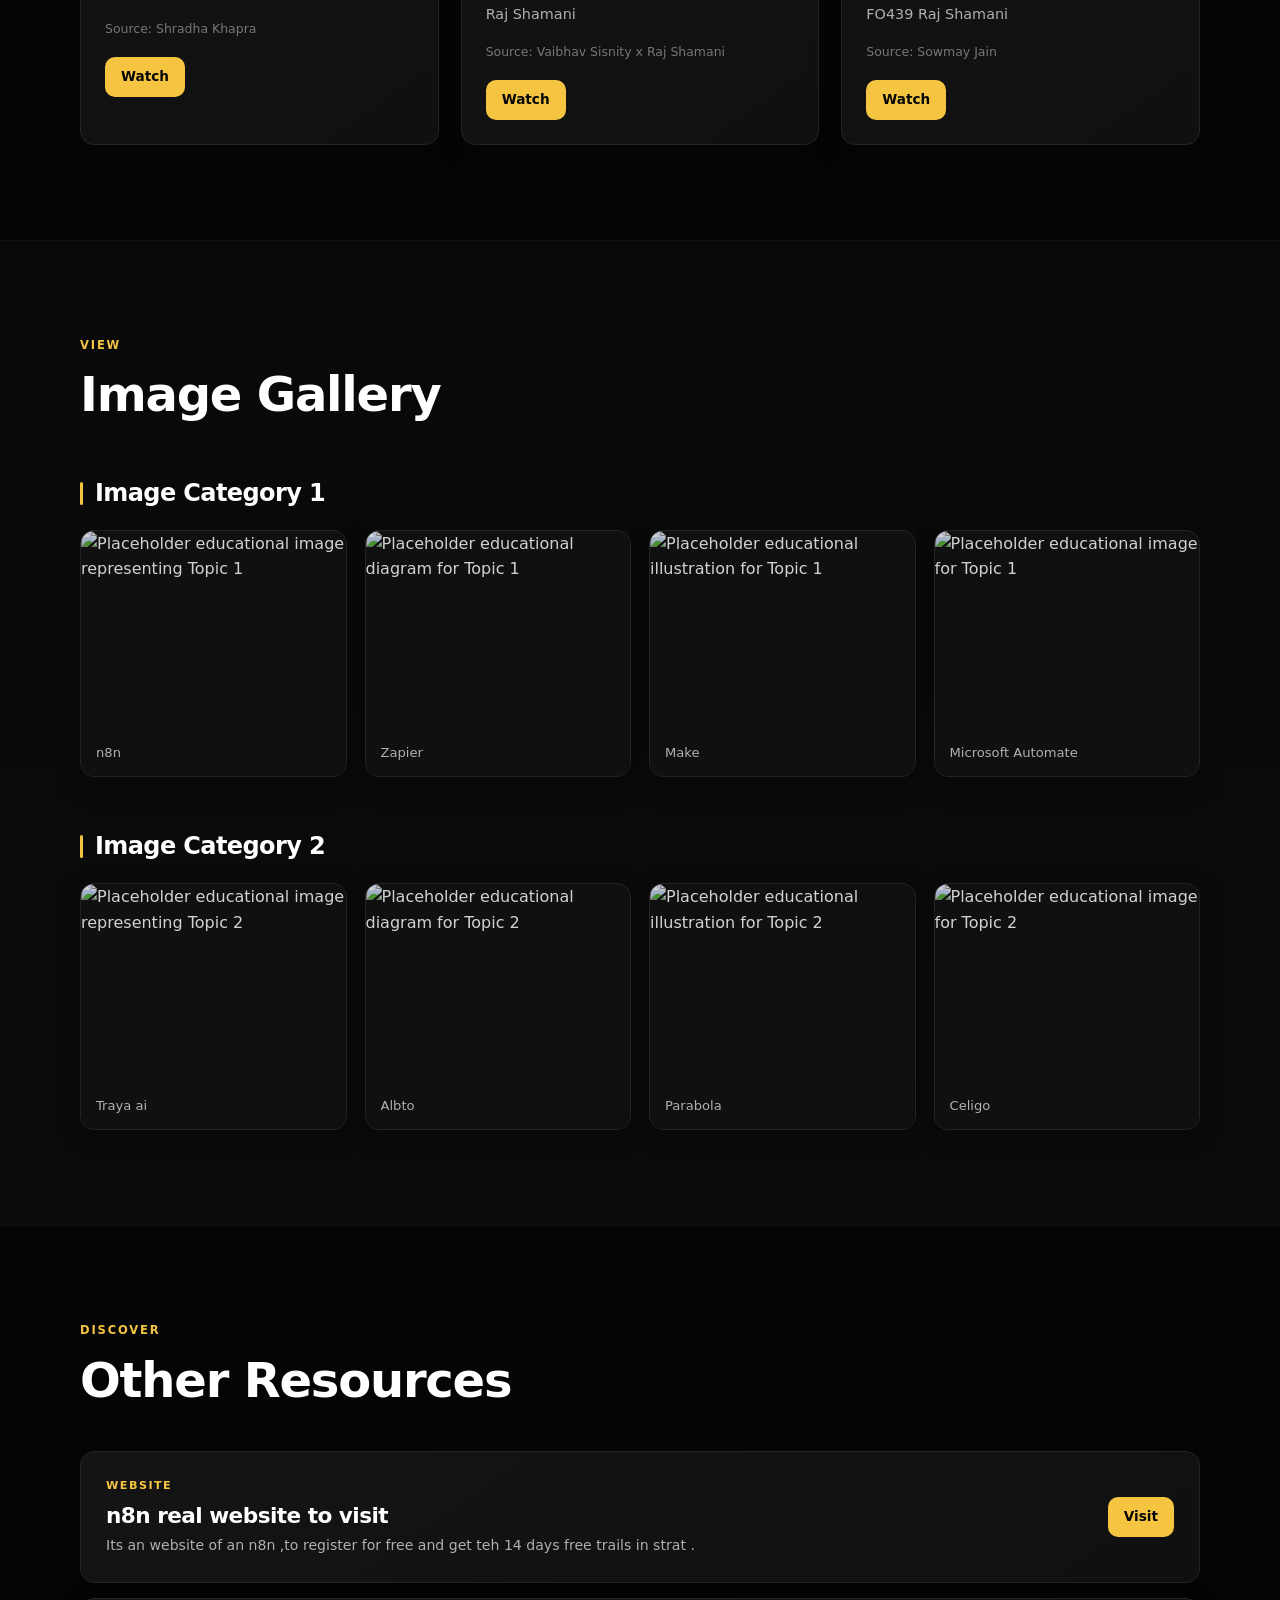
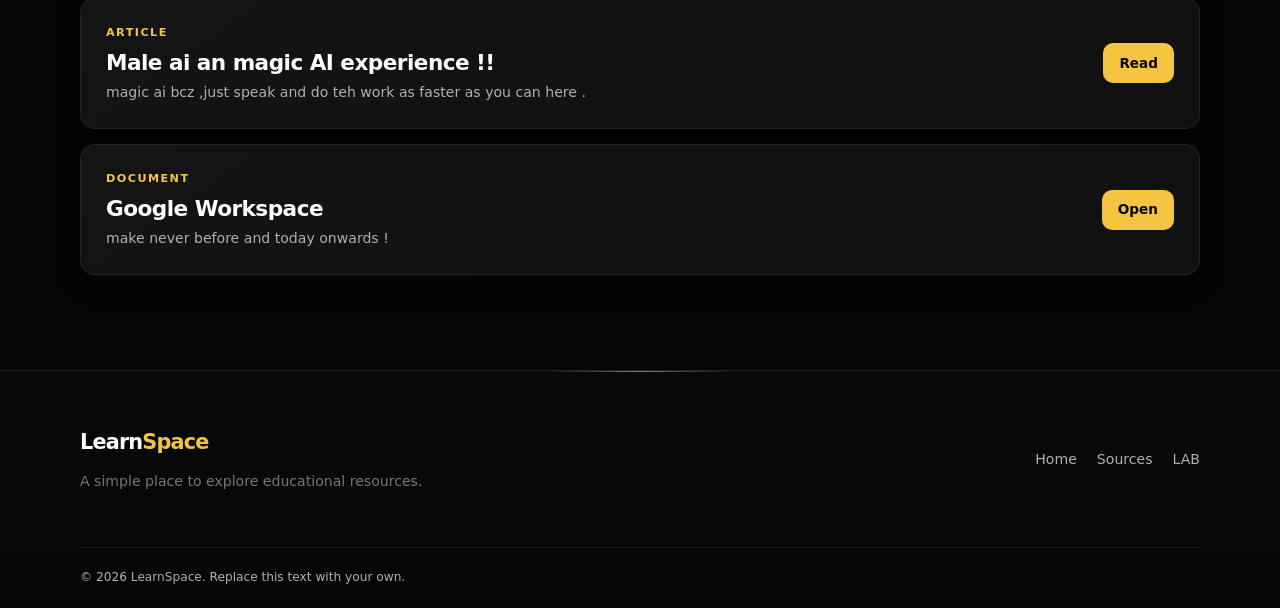
==== commit e033cb0a: "Update sources.html" ====
--- a/sources.html
+++ b/sources.html
@@ -39,7 +39,7 @@
             <nav id="main-navigation" class="main-nav" aria-label="Main navigation">
                 <a href="index.html">Home</a>
                 <a href="sources.html" class="active">Sources</a>
-                <a href="about.html">About</a>
+                <a href="lab.html">lab</a>
             </nav>
 
         </div>
@@ -613,7 +613,7 @@
             <nav class="footer-nav" aria-label="Footer navigation">
                 <a href="index.html">Home</a>
                 <a href="sources.html">Sources</a>
-                <a href="about.html">About</a>
+                <a href="lab.html">LAB</a>
             </nav>
 
         </div>
@@ -625,4 +625,4 @@
     </footer>
 
 </body>
-</html>+</html>
--- a/style.css
+++ b/style.css
@@ -1,38 +1,60 @@
 /* =========================================================
-   LearnSpace
-   Simple static educational website
-   ========================================================= */
-
-
-/* ---------------------------------------------------------
-   1. Base
-   --------------------------------------------------------- */
+   TXT Learning Space
+   Dark Theme — Complete Replacement Stylesheet
+   ========================================================= */
+
+
+/* =========================================================
+   1. DESIGN TOKENS
+   ========================================================= */
 
 :root {
-    --background: #ffffff;
-    --surface: #f5f7fa;
-    --surface-dark: #eef1f5;
-
-    --text: #182230;
-    --text-light: #647080;
-
-    --primary: #2457c5;
-    --primary-dark: #1b45a0;
-
-    --border: #dfe4ea;
-
+    /* Main dark palette */
+    --background: #050505;
+    --background-secondary: #090909;
+    --surface: #101010;
+    --surface-light: #161616;
+    --surface-hover: #1b1b1b;
+
+    /* Borders */
+    --border: #242424;
+    --border-light: #303030;
+
+    /* Text */
+    --text: #ffffff;
+    --text-secondary: #b0b0b0;
+    --text-muted: #777777;
+
+    /* Accent */
+    --accent: #f5c542;
+    --accent-hover: #ffd75a;
+    --accent-soft: rgba(245, 197, 66, 0.12);
+    --accent-border: rgba(245, 197, 66, 0.35);
+
+    /* Shadows */
     --shadow:
-        0 10px 30px rgba(20, 35, 55, 0.07);
+        0 12px 35px rgba(0, 0, 0, 0.45);
 
     --shadow-hover:
-        0 18px 40px rgba(20, 35, 55, 0.12);
-
+        0 20px 55px rgba(0, 0, 0, 0.65);
+
+    --accent-shadow:
+        0 10px 30px rgba(245, 197, 66, 0.12);
+
+    /* Layout */
+    --container: 1120px;
     --radius: 14px;
-
-    --container: 1120px;
-    --transition: 180ms ease;
-}
-
+    --radius-small: 10px;
+
+    /* Animation */
+    --transition: 220ms ease;
+    --transition-slow: 350ms ease;
+}
+
+
+/* =========================================================
+   2. RESET / BASE
+   ========================================================= */
 
 * {
     box-sizing: border-box;
@@ -47,7 +69,16 @@
 
 
 body {
-    background: var(--background);
+    min-height: 100vh;
+
+    background:
+        radial-gradient(
+            circle at 80% -10%,
+            rgba(245, 197, 66, 0.035),
+            transparent 28%
+        ),
+        var(--background);
+
     color: var(--text);
 
     font-family:
@@ -62,18 +93,29 @@
     line-height: 1.6;
 
     -webkit-font-smoothing: antialiased;
+    text-rendering: optimizeLegibility;
 }
 
 
 img {
     display: block;
+
     max-width: 100%;
 }
 
 
 a {
     color: inherit;
+
     text-decoration: none;
+}
+
+
+button,
+input,
+textarea,
+select {
+    font: inherit;
 }
 
 
@@ -83,8 +125,9 @@
 }
 
 
-button {
-    font: inherit;
+::selection {
+    color: #050505;
+    background: var(--accent);
 }
 
 
@@ -108,26 +151,37 @@
 }
 
 
-/* ---------------------------------------------------------
-   2. Typography
-   --------------------------------------------------------- */
+/* =========================================================
+   3. TYPOGRAPHY
+   ========================================================= */
 
 h1,
 h2,
 h3,
 h4 {
+    color: var(--text);
+
     line-height: 1.2;
-    letter-spacing: -0.02em;
+
+    letter-spacing: -0.025em;
 }
 
 
 h1 {
-    font-size: clamp(2.4rem, 6vw, 4.5rem);
+    font-size: clamp(
+        2.5rem,
+        6vw,
+        4.6rem
+    );
 }
 
 
 h2 {
-    font-size: clamp(2rem, 4vw, 3rem);
+    font-size: clamp(
+        2rem,
+        4vw,
+        3rem
+    );
 }
 
 
@@ -137,31 +191,34 @@
 
 
 h4 {
-    font-size: 1.15rem;
+    font-size: 1.1rem;
 }
 
 
 p {
-    color: var(--text-light);
+    color: var(--text-secondary);
 }
 
 
 .eyebrow {
     margin-bottom: 12px;
 
-    color: var(--primary);
-
-    font-size: 0.76rem;
+    color: var(--accent);
+
+    font-size: 0.72rem;
     font-weight: 800;
 
-    letter-spacing: 0.14em;
+    letter-spacing: 0.16em;
+    text-transform: uppercase;
 }
 
 
 .section-heading {
     display: flex;
+
     align-items: flex-end;
     justify-content: space-between;
+
     gap: 30px;
 
     margin-bottom: 42px;
@@ -173,20 +230,74 @@
 }
 
 
-/* ---------------------------------------------------------
-   3. Header / Navigation
-   --------------------------------------------------------- */
+.text-link {
+    position: relative;
+
+    display: inline-block;
+
+    color: var(--accent);
+
+    font-size: 0.9rem;
+    font-weight: 700;
+
+    transition:
+        color var(--transition),
+        transform var(--transition);
+}
+
+
+.text-link::after {
+    content: "";
+
+    position: absolute;
+
+    left: 0;
+    bottom: -4px;
+
+    width: 100%;
+    height: 1px;
+
+    background: var(--accent);
+
+    transform: scaleX(0);
+    transform-origin: right;
+
+    transition: transform var(--transition);
+}
+
+
+.text-link:hover {
+    color: var(--accent-hover);
+
+    transform: translateX(2px);
+}
+
+
+.text-link:hover::after {
+    transform: scaleX(1);
+
+    transform-origin: left;
+}
+
+
+/* =========================================================
+   4. HEADER / NAVIGATION
+   ========================================================= */
 
 .site-header {
     position: sticky;
+
     top: 0;
-    z-index: 100;
-
-    background: rgba(255, 255, 255, 0.94);
-
-    border-bottom: 1px solid var(--border);
-
-    backdrop-filter: blur(12px);
+
+    z-index: 1000;
+
+    background:
+        rgba(5, 5, 5, 0.88);
+
+    border-bottom: 1px solid rgba(255, 255, 255, 0.07);
+
+    backdrop-filter: blur(16px);
+    -webkit-backdrop-filter: blur(16px);
 }
 
 
@@ -194,41 +305,62 @@
     min-height: 72px;
 
     display: flex;
+
     align-items: center;
     justify-content: space-between;
 }
 
 
 .logo {
+    position: relative;
+
     color: var(--text);
 
     font-size: 1.3rem;
     font-weight: 800;
-    letter-spacing: -0.03em;
+
+    letter-spacing: -0.04em;
+
+    transition:
+        color var(--transition),
+        transform var(--transition);
+}
+
+
+.logo:hover {
+    color: var(--accent);
+
+    transform: translateY(-1px);
 }
 
 
 .logo span {
-    color: var(--primary);
+    color: var(--accent);
+
+    transition: color var(--transition);
 }
 
 
 .main-nav {
     display: flex;
+
     align-items: center;
-    gap: 8px;
+
+    gap: 7px;
 }
 
 
 .main-nav a {
     position: relative;
 
-    padding: 8px 13px;
-
-    color: var(--text-light);
-
-    font-size: 0.95rem;
+    padding: 9px 13px;
+
+    color: var(--text-secondary);
+
+    font-size: 0.92rem;
     font-weight: 600;
+
+    border-radius: 8px;
 
     transition:
         color var(--transition),
@@ -247,18 +379,22 @@
 
     height: 2px;
 
-    background: var(--primary);
+    background: var(--accent);
+
+    border-radius: 10px;
 
     transform: scaleX(0);
     transform-origin: center;
 
-    transition: transform var(--transition);
-}
-
-
-.main-nav a:hover,
-.main-nav a.active {
-    color: var(--primary);
+    transition:
+        transform var(--transition);
+}
+
+
+.main-nav a:hover {
+    color: var(--text);
+
+    background: rgba(255, 255, 255, 0.035);
 }
 
 
@@ -268,18 +404,40 @@
 }
 
 
+.main-nav a.active {
+    color: var(--text);
+}
+
+
+/* =========================================================
+   5. MOBILE MENU
+   ========================================================= */
+
 .menu-toggle {
     display: none;
 
     width: 42px;
     height: 42px;
 
+    padding: 0;
+
     border: 1px solid var(--border);
-    border-radius: 10px;
-
-    background: white;
+    border-radius: var(--radius-small);
+
+    background: var(--surface);
 
     cursor: pointer;
+
+    transition:
+        border-color var(--transition),
+        background var(--transition);
+}
+
+
+.menu-toggle:hover {
+    border-color: var(--accent-border);
+
+    background: var(--surface-light);
 }
 
 
@@ -293,264 +451,555 @@
 
     background: var(--text);
 
-    transition: transform var(--transition);
-}
-
-
-/* ---------------------------------------------------------
-   4. Hero
-   --------------------------------------------------------- */
+    border-radius: 10px;
+
+    transition:
+        transform var(--transition),
+        opacity var(--transition);
+}
+
+
+/* =========================================================
+   6. HERO
+   ========================================================= */
 
 .hero {
     position: relative;
 
     overflow: hidden;
 
-    padding: 100px 0 110px;
+    padding: 110px 0 120px;
+
+    background:
+        radial-gradient(
+            circle at 80% 20%,
+            rgba(245, 197, 66, 0.075),
+            transparent 30%
+        ),
+        linear-gradient(
+            180deg,
+            #050505 0%,
+            #080808 100%
+        );
+}
+
+
+.hero::before {
+    content: "";
+
+    position: absolute;
+
+    width: 520px;
+    height: 520px;
+
+    top: -270px;
+    right: -160px;
+
+    border: 1px solid rgba(245, 197, 66, 0.08);
+
+    border-radius: 50%;
+
+    animation:
+        slow-spin 18s linear infinite;
+}
+
+
+.hero::after {
+    content: "";
+
+    position: absolute;
+
+    width: 250px;
+    height: 250px;
+
+    bottom: -150px;
+    left: -100px;
+
+    border-radius: 50%;
+
+    background:
+        rgba(245, 197, 66, 0.025);
+
+    filter: blur(10px);
+
+    animation:
+        floating-orb 7s ease-in-out infinite;
+}
+
+
+.hero-content {
+    position: relative;
+
+    z-index: 2;
+
+    display: grid;
+
+    grid-template-columns:
+        1.2fr 0.8fr;
+
+    align-items: center;
+
+    gap: 80px;
+}
+
+
+.hero-text {
+    animation:
+        fade-up 700ms ease both;
+}
+
+
+.hero h1 {
+    max-width: 720px;
+
+    margin-bottom: 25px;
+}
+
+
+.hero h1 span {
+    display: block;
+
+    color: var(--accent);
+
+    text-shadow:
+        0 0 35px rgba(245, 197, 66, 0.08);
+}
+
+
+.hero-description {
+    max-width: 650px;
+
+    margin-bottom: 32px;
+
+    color: var(--text-secondary);
+
+    font-size: 1.08rem;
+}
+
+
+.hero-actions {
+    display: flex;
+
+    flex-wrap: wrap;
+
+    gap: 12px;
+}
+
+
+/* =========================================================
+   7. BUTTONS
+   ========================================================= */
+
+.button {
+    display: inline-flex;
+
+    align-items: center;
+    justify-content: center;
+
+    min-height: 48px;
+
+    padding: 0 20px;
+
+    border: 1px solid transparent;
+
+    border-radius: 10px;
+
+    font-size: 0.92rem;
+    font-weight: 700;
+
+    cursor: pointer;
+
+    transition:
+        transform var(--transition),
+        background var(--transition),
+        border-color var(--transition),
+        color var(--transition),
+        box-shadow var(--transition);
+}
+
+
+.button:hover {
+    transform: translateY(-2px);
+}
+
+
+.button:active {
+    transform: translateY(0);
+}
+
+
+/* Primary */
+
+.button-primary {
+    color: #050505;
+
+    background: var(--accent);
+
+    box-shadow:
+        0 8px 25px rgba(245, 197, 66, 0.13);
+}
+
+
+.button-primary:hover {
+    color: #050505;
+
+    background: var(--accent-hover);
+
+    box-shadow:
+        0 12px 32px rgba(245, 197, 66, 0.2);
+}
+
+
+/* Secondary */
+
+.button-secondary {
+    color: var(--text);
+
+    background: rgba(255, 255, 255, 0.025);
+
+    border-color: var(--border);
+}
+
+
+.button-secondary:hover {
+    background: var(--surface-light);
+
+    border-color: var(--border-light);
+
+    box-shadow:
+        0 8px 25px rgba(0, 0, 0, 0.3);
+}
+
+
+/* Small */
+
+.button-small {
+    min-height: 40px;
+
+    padding: 0 15px;
+
+    color: #050505;
+
+    background: var(--accent);
+
+    font-size: 0.85rem;
+}
+
+
+.button-small:hover {
+    background: var(--accent-hover);
+}
+
+
+/* =========================================================
+   8. HERO CARD
+   ========================================================= */
+
+.hero-card {
+    position: relative;
+
+    padding: 38px;
+
+    background:
+        linear-gradient(
+            145deg,
+            #141414,
+            #0d0d0d
+        );
+
+    border: 1px solid var(--border);
+
+    border-radius: 20px;
+
+    box-shadow: var(--shadow);
+
+    animation:
+        fade-up 800ms 120ms ease both;
+
+    transition:
+        transform var(--transition-slow),
+        border-color var(--transition-slow),
+        box-shadow var(--transition-slow);
+}
+
+
+.hero-card::before {
+    content: "";
+
+    position: absolute;
+
+    inset: 0;
+
+    border-radius: inherit;
 
     background:
         linear-gradient(
             135deg,
-            #f7f9fc 0%,
-            #ffffff 60%
+            rgba(245, 197, 66, 0.05),
+            transparent 40%
         );
-}
-
-
-.hero::before {
+
+    pointer-events: none;
+}
+
+
+.hero-card:hover {
+    transform: translateY(-6px);
+
+    border-color: var(--accent-border);
+
+    box-shadow: var(--shadow-hover);
+}
+
+
+.hero-icon {
+    position: relative;
+
+    display: grid;
+
+    place-items: center;
+
+    width: 56px;
+    height: 56px;
+
+    margin-bottom: 25px;
+
+    color: #050505;
+
+    background: var(--accent);
+
+    border-radius: 14px;
+
+    font-size: 1.5rem;
+
+    box-shadow:
+        0 8px 25px rgba(245, 197, 66, 0.12);
+
+    animation:
+        icon-pulse 4s ease-in-out infinite;
+}
+
+
+.hero-card h2 {
+    margin-bottom: 12px;
+
+    font-size: 1.7rem;
+}
+
+
+.hero-card > p {
+    margin-bottom: 28px;
+}
+
+
+.hero-stats {
+    display: grid;
+
+    grid-template-columns:
+        repeat(3, 1fr);
+
+    padding-top: 24px;
+
+    border-top: 1px solid var(--border);
+
+    gap: 15px;
+}
+
+
+.hero-stats div {
+    display: flex;
+
+    flex-direction: column;
+}
+
+
+.hero-stats strong {
+    color: var(--text);
+
+    font-size: 0.88rem;
+}
+
+
+.hero-stats span {
+    color: var(--text-muted);
+
+    font-size: 0.75rem;
+}
+
+
+/* =========================================================
+   9. SECTIONS
+   ========================================================= */
+
+.section {
+    position: relative;
+
+    padding: 95px 0;
+
+    background: var(--background);
+}
+
+
+.section-muted {
+    background:
+        linear-gradient(
+            180deg,
+            #090909,
+            #0b0b0b
+        );
+
+    border-top: 1px solid rgba(255, 255, 255, 0.025);
+    border-bottom: 1px solid rgba(255, 255, 255, 0.025);
+}
+
+
+.narrow-content > p:not(.eyebrow) {
+    margin-top: 20px;
+}
+
+
+.narrow-content h2 {
+    margin-bottom: 5px;
+}
+
+
+/* =========================================================
+   10. RESOURCE CARDS
+   ========================================================= */
+
+.card-grid {
+    display: grid;
+
+    grid-template-columns:
+        repeat(3, 1fr);
+
+    gap: 22px;
+}
+
+
+.resource-card {
+    position: relative;
+
+    overflow: hidden;
+
+    padding: 30px;
+
+    background:
+        linear-gradient(
+            145deg,
+            #141414,
+            #101010
+        );
+
+    border: 1px solid var(--border);
+
+    border-radius: var(--radius);
+
+    box-shadow:
+        0 8px 25px rgba(0, 0, 0, 0.25);
+
+    transition:
+        transform var(--transition-slow),
+        border-color var(--transition-slow),
+        box-shadow var(--transition-slow),
+        background var(--transition-slow);
+
+    animation:
+        fade-up 650ms ease both;
+}
+
+
+.resource-card::before {
     content: "";
 
     position: absolute;
 
-    width: 400px;
-    height: 400px;
-
-    top: -200px;
-    right: -100px;
-
-    border-radius: 50%;
-
-    background: rgba(36, 87, 197, 0.07);
-}
-
-
-.hero-content {
-    position: relative;
-    z-index: 1;
-
+    top: 0;
+    left: 0;
+
+    width: 100%;
+    height: 1px;
+
+    background:
+        linear-gradient(
+            90deg,
+            transparent,
+            rgba(245, 197, 66, 0.5),
+            transparent
+        );
+
+    transform: scaleX(0);
+
+    transition:
+        transform var(--transition-slow);
+}
+
+
+.resource-card:hover {
+    transform: translateY(-7px);
+
+    background: var(--surface-hover);
+
+    border-color: var(--accent-border);
+
+    box-shadow: var(--shadow-hover);
+}
+
+
+.resource-card:hover::before {
+    transform: scaleX(1);
+}
+
+
+.card-icon {
     display: grid;
-    grid-template-columns: 1.2fr 0.8fr;
-
-    align-items: center;
-
-    gap: 80px;
-}
-
-
-.hero h1 {
-    max-width: 700px;
-
-    margin-bottom: 25px;
-}
-
-
-.hero h1 span {
-    display: block;
-    color: var(--primary);
-}
-
-
-.hero-description {
-    max-width: 650px;
-
-    margin-bottom: 32px;
-
-    font-size: 1.12rem;
-}
-
-
-.hero-actions {
-    display: flex;
-    flex-wrap: wrap;
-    gap: 12px;
-}
-
-
-.button {
-    display: inline-flex;
-    align-items: center;
-    justify-content: center;
-
-    min-height: 48px;
-
-    padding: 0 20px;
-
-    border: 1px solid transparent;
-    border-radius: 10px;
-
-    font-size: 0.95rem;
-    font-weight: 700;
-
-    cursor: pointer;
+
+    place-items: center;
+
+    width: 46px;
+    height: 46px;
+
+    margin-bottom: 22px;
+
+    color: var(--accent);
+
+    background: var(--accent-soft);
+
+    border: 1px solid rgba(245, 197, 66, 0.12);
+
+    border-radius: 12px;
+
+    font-weight: 800;
 
     transition:
         transform var(--transition),
-        box-shadow var(--transition),
-        background var(--transition),
-        color var(--transition);
-}
-
-
-.button:hover {
-    transform: translateY(-2px);
-}
-
-
-.button-primary {
-    color: white;
-    background: var(--primary);
-
-    box-shadow:
-        0 8px 20px rgba(36, 87, 197, 0.2);
-}
-
-
-.button-primary:hover {
-    background: var(--primary-dark);
-
-    box-shadow:
-        0 12px 25px rgba(36, 87, 197, 0.28);
-}
-
-
-.button-secondary {
-    color: var(--text);
-    background: white;
-    border-color: var(--border);
-}
-
-
-.button-secondary:hover {
-    border-color: #cbd3dc;
-    box-shadow: var(--shadow);
-}
-
-
-.button-small {
-    min-height: 40px;
-
-    padding: 0 15px;
-
-    font-size: 0.88rem;
-
-    color: white;
-    background: var(--primary);
-}
-
-
-.hero-card {
-    padding: 38px;
-
-    background: white;
-
-    border: 1px solid var(--border);
-    border-radius: 20px;
-
-    box-shadow: var(--shadow);
-
-    animation: fade-up 700ms ease both;
-}
-
-
-.hero-icon {
-    display: grid;
-    place-items: center;
-
-    width: 56px;
-    height: 56px;
-
-    margin-bottom: 25px;
-
-    border-radius: 14px;
-
-    color: white;
-    background: var(--primary);
-
-    font-size: 1.5rem;
-}
-
-
-.hero-card h2 {
-    margin-bottom: 12px;
-
-    font-size: 1.7rem;
-}
-
-
-.hero-card > p {
-    margin-bottom: 28px;
-}
-
-
-.hero-stats {
-    display: grid;
-    grid-template-columns: repeat(3, 1fr);
-
-    padding-top: 24px;
-
-    border-top: 1px solid var(--border);
-
-    gap: 15px;
-}
-
-
-.hero-stats div {
-    display: flex;
-    flex-direction: column;
-}
-
-
-.hero-stats strong {
-    font-size: 0.9rem;
-}
-
-
-.hero-stats span {
-    color: var(--text-light);
-
-    font-size: 0.78rem;
-}
-
-
-/* ---------------------------------------------------------
-   5. Sections
-   --------------------------------------------------------- */
-
-.section {
-    padding: 95px 0;
-}
-
-
-.section-muted {
-    background: var(--surface);
-}
-
-
-.narrow-content > p:not(.eyebrow) {
-    margin-top: 20px;
-}
-
-
-.narrow-content h2 {
-    margin-bottom: 5px;
-}
-
-
-/* ---------------------------------------------------------
-   6. Cards
-   --------------------------------------------------------- */
-
-.card-grid {
+        background var(--transition);
+}
+
+
+.resource-card:hover .card-icon {
+    transform: scale(1.06) rotate(-2deg);
+
+    background:
+        rgba(245, 197, 66, 0.17);
+}
+
+
+.resource-card h3 {
+    margin-bottom: 10px;
+}
+
+
+.resource-card p {
+    margin-bottom: 22px;
+}
+
+
+/* =========================================================
+   11. TOPIC CARDS
+   ========================================================= */
+
+.topic-grid {
     display: grid;
 
     grid-template-columns:
@@ -560,82 +1009,207 @@
 }
 
 
-.resource-card {
+.topic-card {
+    position: relative;
+
+    min-height: 200px;
+
     padding: 30px;
 
-    background: white;
+    overflow: hidden;
+
+    background:
+        linear-gradient(
+            145deg,
+            #121212,
+            #0d0d0d
+        );
 
     border: 1px solid var(--border);
+
     border-radius: var(--radius);
 
-    box-shadow: var(--shadow);
-
     transition:
-        transform var(--transition),
-        box-shadow var(--transition),
-        border-color var(--transition);
-
-    animation: fade-up 600ms ease both;
-}
-
-
-.resource-card:hover {
-    transform: translateY(-5px);
-
-    border-color: #ccd5e0;
+        transform var(--transition-slow),
+        border-color var(--transition-slow),
+        box-shadow var(--transition-slow);
+}
+
+
+.topic-card::after {
+    content: "";
+
+    position: absolute;
+
+    width: 100px;
+    height: 100px;
+
+    right: -45px;
+    bottom: -45px;
+
+    border-radius: 50%;
+
+    background:
+        rgba(245, 197, 66, 0.045);
+
+    transition:
+        transform var(--transition-slow);
+}
+
+
+.topic-card:hover {
+    transform: translateY(-6px);
+
+    border-color: var(--accent-border);
 
     box-shadow: var(--shadow-hover);
 }
 
 
-.card-icon {
-    display: grid;
-    place-items: center;
-
-    width: 46px;
-    height: 46px;
+.topic-card:hover::after {
+    transform: scale(1.6);
+}
+
+
+.topic-number {
+    position: relative;
+
+    z-index: 1;
+
+    display: block;
+
+    margin-bottom: 30px;
+
+    color: var(--accent);
+
+    font-size: 0.76rem;
+    font-weight: 800;
+
+    letter-spacing: 0.1em;
+}
+
+
+.topic-card h3,
+.topic-card p {
+    position: relative;
+
+    z-index: 1;
+}
+
+
+.topic-card h3 {
+    margin-bottom: 8px;
+}
+
+
+/* =========================================================
+   12. PAGE HEADER
+   ========================================================= */
+
+.page-header {
+    position: relative;
+
+    overflow: hidden;
+
+    padding: 90px 0;
+
+    background:
+        radial-gradient(
+            circle at 85% 30%,
+            rgba(245, 197, 66, 0.06),
+            transparent 30%
+        ),
+        #080808;
+
+    border-bottom: 1px solid var(--border);
+}
+
+
+.page-header::before {
+    content: "";
+
+    position: absolute;
+
+    width: 260px;
+    height: 260px;
+
+    top: -150px;
+    right: 5%;
+
+    border: 1px solid rgba(245, 197, 66, 0.08);
+
+    border-radius: 50%;
+}
+
+
+.page-header .narrow-content {
+    position: relative;
+
+    z-index: 1;
+
+    animation:
+        fade-up 650ms ease both;
+}
+
+
+.page-header h1 {
+    margin-bottom: 20px;
+
+    font-size: clamp(
+        2.5rem,
+        6vw,
+        4rem
+    );
+}
+
+
+.page-header p:not(.eyebrow) {
+    font-size: 1.08rem;
+}
+
+
+/* =========================================================
+   13. RESOURCE GROUPS
+   ========================================================= */
+
+.resource-group {
+    margin-top: 55px;
+}
+
+
+.group-title {
+    position: relative;
 
     margin-bottom: 22px;
 
-    border-radius: 12px;
-
-    color: var(--primary);
-    background: #edf2ff;
-
-    font-weight: 800;
-}
-
-
-.resource-card h3 {
-    margin-bottom: 10px;
-}
-
-
-.resource-card p {
-    margin-bottom: 22px;
-}
-
-
-.text-link {
-    color: var(--primary);
-
-    font-size: 0.9rem;
-    font-weight: 700;
-
-    transition: color var(--transition);
-}
-
-
-.text-link:hover {
-    color: var(--primary-dark);
-}
-
-
-/* ---------------------------------------------------------
-   7. Topics
-   --------------------------------------------------------- */
-
-.topic-grid {
+    padding-left: 15px;
+
+    font-size: 1.5rem;
+}
+
+
+.group-title::before {
+    content: "";
+
+    position: absolute;
+
+    left: 0;
+    top: 3px;
+    bottom: 3px;
+
+    width: 3px;
+
+    background: var(--accent);
+
+    border-radius: 10px;
+}
+
+
+/* =========================================================
+   14. VIDEO GALLERY
+   ========================================================= */
+
+.video-grid {
     display: grid;
 
     grid-template-columns:
@@ -645,122 +1219,35 @@
 }
 
 
-.topic-card {
-    position: relative;
-
-    min-height: 200px;
-
-    padding: 30px;
-
-    overflow: hidden;
-
-    border: 1px solid var(--border);
-    border-radius: var(--radius);
-
-    background: white;
-
-    transition:
-        transform var(--transition),
-        box-shadow var(--transition);
-}
-
-
-.topic-card:hover {
-    transform: translateY(-5px);
-    box-shadow: var(--shadow-hover);
-}
-
-
-.topic-number {
-    display: block;
-
-    margin-bottom: 30px;
-
-    color: var(--primary);
-
-    font-size: 0.8rem;
-    font-weight: 800;
-}
-
-
-.topic-card h3 {
-    margin-bottom: 8px;
-}
-
-
-/* ---------------------------------------------------------
-   8. Page Header
-   --------------------------------------------------------- */
-
-.page-header {
-    padding: 90px 0;
-
-    background: var(--surface);
-
-    border-bottom: 1px solid var(--border);
-}
-
-
-.page-header h1 {
-    margin-bottom: 20px;
-
-    font-size: clamp(2.5rem, 6vw, 4rem);
-}
-
-
-.page-header p:not(.eyebrow) {
-    font-size: 1.1rem;
-}
-
-
-/* ---------------------------------------------------------
-   9. Resource Groups
-   --------------------------------------------------------- */
-
-.resource-group {
-    margin-top: 55px;
-}
-
-
-.group-title {
-    margin-bottom: 22px;
-
-    font-size: 1.5rem;
-}
-
-
-/* ---------------------------------------------------------
-   10. Video Gallery
-   --------------------------------------------------------- */
-
-.video-grid {
-    display: grid;
-
-    grid-template-columns:
-        repeat(3, 1fr);
-
-    gap: 22px;
-}
-
-
 .video-card {
     overflow: hidden;
 
-    background: white;
+    background:
+        linear-gradient(
+            145deg,
+            #141414,
+            #101010
+        );
 
     border: 1px solid var(--border);
+
     border-radius: var(--radius);
 
-    box-shadow: var(--shadow);
+    box-shadow:
+        0 8px 25px rgba(0, 0, 0, 0.25);
 
     transition:
-        transform var(--transition),
-        box-shadow var(--transition);
+        transform var(--transition-slow),
+        border-color var(--transition-slow),
+        box-shadow var(--transition-slow);
 }
 
 
 .video-card:hover {
-    transform: translateY(-5px);
+    transform: translateY(-7px);
+
+    border-color: var(--accent-border);
+
     box-shadow: var(--shadow-hover);
 }
 
@@ -774,7 +1261,25 @@
 
     aspect-ratio: 16 / 9;
 
-    background: var(--surface-dark);
+    background: #090909;
+}
+
+
+.video-thumbnail::after {
+    content: "";
+
+    position: absolute;
+
+    inset: 0;
+
+    background:
+        linear-gradient(
+            180deg,
+            transparent 50%,
+            rgba(0, 0, 0, 0.35)
+        );
+
+    pointer-events: none;
 }
 
 
@@ -784,46 +1289,66 @@
 
     object-fit: cover;
 
-    transition: transform 300ms ease;
+    filter: brightness(0.78);
+
+    transition:
+        transform 400ms ease,
+        filter 400ms ease;
 }
 
 
 .video-card:hover .video-thumbnail img {
-    transform: scale(1.04);
+    transform: scale(1.06);
+
+    filter: brightness(0.95);
 }
 
 
 .play-button {
     position: absolute;
 
+    z-index: 2;
+
     top: 50%;
     left: 50%;
 
     display: grid;
+
     place-items: center;
 
     width: 54px;
     height: 54px;
 
-    transform: translate(-50%, -50%);
+    transform:
+        translate(-50%, -50%);
+
+    color: #050505;
+
+    background: var(--accent);
 
     border-radius: 50%;
 
-    color: white;
-    background: rgba(24, 34, 48, 0.82);
-
-    font-size: 1rem;
+    font-size: 0.95rem;
+
+    box-shadow:
+        0 8px 25px rgba(0, 0, 0, 0.45);
 
     transition:
         transform var(--transition),
-        background var(--transition);
+        background var(--transition),
+        box-shadow var(--transition);
 }
 
 
 .video-card:hover .play-button {
-    transform: translate(-50%, -50%) scale(1.08);
-
-    background: var(--primary);
+    transform:
+        translate(-50%, -50%)
+        scale(1.1);
+
+    background: var(--accent-hover);
+
+    box-shadow:
+        0 10px 30px rgba(245, 197, 66, 0.18);
 }
 
 
@@ -835,12 +1360,12 @@
 .resource-label {
     margin-bottom: 8px;
 
-    color: var(--primary);
-
-    font-size: 0.72rem;
+    color: var(--accent);
+
+    font-size: 0.7rem;
     font-weight: 800;
 
-    letter-spacing: 0.12em;
+    letter-spacing: 0.13em;
 }
 
 
@@ -852,20 +1377,24 @@
 .video-content p:not(.resource-label):not(.source-name) {
     margin-bottom: 16px;
 
-    font-size: 0.92rem;
+    color: var(--text-secondary);
+
+    font-size: 0.9rem;
 }
 
 
 .source-name {
     margin-bottom: 18px;
 
-    font-size: 0.8rem;
-}
-
-
-/* ---------------------------------------------------------
-   11. Image Gallery
-   --------------------------------------------------------- */
+    color: var(--text-muted);
+
+    font-size: 0.78rem;
+}
+
+
+/* =========================================================
+   15. IMAGE GALLERY
+   ========================================================= */
 
 .image-grid {
     display: grid;
@@ -882,242 +1411,431 @@
 
     margin: 0;
 
-    background: white;
+    background: var(--surface);
 
     border: 1px solid var(--border);
+
     border-radius: var(--radius);
 
-    box-shadow: var(--shadow);
+    box-shadow:
+        0 8px 25px rgba(0, 0, 0, 0.25);
+
+    transition:
+        transform var(--transition-slow),
+        border-color var(--transition-slow),
+        box-shadow var(--transition-slow);
+}
+
+
+.image-card:hover {
+    transform: translateY(-5px);
+
+    border-color: var(--accent-border);
+
+    box-shadow: var(--shadow-hover);
+}
+
+
+.image-card img {
+    width: 100%;
+
+    aspect-ratio: 4 / 3;
+
+    object-fit: cover;
+
+    filter: brightness(0.82);
+
+    transition:
+        transform 400ms ease,
+        filter 400ms ease;
+}
+
+
+.image-card:hover img {
+    transform: scale(1.06);
+
+    filter: brightness(1);
+}
+
+
+.image-card figcaption {
+    padding: 13px 15px;
+
+    color: var(--text-secondary);
+
+    background: var(--surface);
+
+    font-size: 0.82rem;
+}
+
+
+/* =========================================================
+   16. OTHER RESOURCES
+   ========================================================= */
+
+.resource-list {
+    display: flex;
+
+    flex-direction: column;
+
+    gap: 15px;
+}
+
+
+.resource-list-item {
+    display: flex;
+
+    align-items: center;
+    justify-content: space-between;
+
+    gap: 30px;
+
+    padding: 25px;
+
+    background:
+        linear-gradient(
+            145deg,
+            #141414,
+            #101010
+        );
+
+    border: 1px solid var(--border);
+
+    border-radius: var(--radius);
+
+    box-shadow:
+        0 8px 25px rgba(0, 0, 0, 0.22);
 
     transition:
         transform var(--transition),
+        border-color var(--transition),
         box-shadow var(--transition);
 }
 
 
-.image-card:hover {
-    transform: translateY(-4px);
-    box-shadow: var(--shadow-hover);
-}
-
-
-.image-card img {
-    width: 100%;
-
-    aspect-ratio: 4 / 3;
-
-    object-fit: cover;
-
-    transition: transform 300ms ease;
-}
-
-
-.image-card:hover img {
-    transform: scale(1.04);
-}
-
-
-.image-card figcaption {
-    padding: 13px 15px;
-
-    color: var(--text-light);
-
-    font-size: 0.84rem;
-}
-
-
-/* ---------------------------------------------------------
-   12. Other Resources
-   --------------------------------------------------------- */
-
-.resource-list {
+.resource-list-item:hover {
+    transform: translateY(-3px);
+
+    border-color: var(--accent-border);
+
+    box-shadow: var(--shadow);
+}
+
+
+.resource-list-item h3 {
+    margin-bottom: 5px;
+}
+
+
+.resource-list-item p:last-child {
+    font-size: 0.88rem;
+}
+
+
+/* =========================================================
+   17. ABOUT PAGE
+   ========================================================= */
+
+.about-grid {
+    display: grid;
+
+    grid-template-columns:
+        0.8fr 1.2fr;
+
+    gap: 90px;
+
+    align-items: start;
+}
+
+
+.about-grid h2 {
+    max-width: 450px;
+}
+
+
+.about-text {
     display: flex;
+
     flex-direction: column;
 
-    gap: 15px;
-}
-
-
-.resource-list-item {
+    gap: 20px;
+}
+
+
+.about-text p {
+    color: var(--text-secondary);
+
+    font-size: 1.03rem;
+}
+
+
+/* =========================================================
+   18. FOOTER
+   ========================================================= */
+
+.site-footer {
+    position: relative;
+
+    background:
+        linear-gradient(
+            180deg,
+            #090909,
+            #050505
+        );
+
+    border-top: 1px solid var(--border);
+}
+
+
+.site-footer::before {
+    content: "";
+
+    position: absolute;
+
+    top: 0;
+    left: 50%;
+
+    width: 180px;
+    height: 1px;
+
+    transform: translateX(-50%);
+
+    background:
+        linear-gradient(
+            90deg,
+            transparent,
+            var(--accent),
+            transparent
+        );
+
+    opacity: 0.6;
+}
+
+
+.footer-content {
     display: flex;
+
     align-items: center;
     justify-content: space-between;
 
     gap: 30px;
 
-    padding: 25px;
-
-    border: 1px solid var(--border);
-    border-radius: var(--radius);
-
-    background: white;
-
-    box-shadow: var(--shadow);
+    padding: 55px 0;
+}
+
+
+.footer-logo {
+    display: inline-block;
+
+    margin-bottom: 10px;
+
+    color: var(--text);
+}
+
+
+.footer-content p {
+    color: var(--text-muted);
+
+    font-size: 0.88rem;
+}
+
+
+.footer-nav {
+    display: flex;
+
+    gap: 20px;
+}
+
+
+.footer-nav a {
+    position: relative;
+
+    color: var(--text-secondary);
+
+    font-size: 0.88rem;
 
     transition:
-        transform var(--transition),
-        box-shadow var(--transition);
-}
-
-
-.resource-list-item:hover {
-    transform: translateY(-3px);
-    box-shadow: var(--shadow-hover);
-}
-
-
-.resource-list-item h3 {
-    margin-bottom: 5px;
-}
-
-
-.resource-list-item p:last-child {
-    font-size: 0.9rem;
-}
-
-
-/* ---------------------------------------------------------
-   13. About
-   --------------------------------------------------------- */
-
-.about-grid {
-    display: grid;
-
-    grid-template-columns: 0.8fr 1.2fr;
-
-    gap: 90px;
-
-    align-items: start;
-}
-
-
-.about-grid h2 {
-    max-width: 450px;
-}
-
-
-.about-text {
+        color var(--transition);
+}
+
+
+.footer-nav a::after {
+    content: "";
+
+    position: absolute;
+
+    left: 0;
+    right: 0;
+    bottom: -5px;
+
+    height: 1px;
+
+    background: var(--accent);
+
+    transform: scaleX(0);
+
+    transition:
+        transform var(--transition);
+}
+
+
+.footer-nav a:hover {
+    color: var(--text);
+}
+
+
+.footer-nav a:hover::after {
+    transform: scaleX(1);
+}
+
+
+.footer-bottom {
     display: flex;
-    flex-direction: column;
-
-    gap: 20px;
-}
-
-
-.about-text p {
-    font-size: 1.05rem;
-}
-
-
-/* ---------------------------------------------------------
-   14. Footer
-   --------------------------------------------------------- */
-
-.site-footer {
-    background: #131b27;
-}
-
-
-.footer-content {
-    display: flex;
+
     align-items: center;
     justify-content: space-between;
 
-    gap: 30px;
-
-    padding: 55px 0;
-}
-
-
-.footer-logo {
-    display: inline-block;
-
-    margin-bottom: 10px;
-
-    color: white;
-}
-
-
-.footer-content p {
-    color: #aab4c2;
-
-    font-size: 0.9rem;
-}
-
-
-.footer-nav {
-    display: flex;
     gap: 20px;
-}
-
-
-.footer-nav a {
-    color: #d5dce5;
-
-    font-size: 0.9rem;
-
-    transition: color var(--transition);
-}
-
-
-.footer-nav a:hover {
-    color: white;
-}
-
-
-.footer-bottom {
+
     padding: 20px 0;
 
-    border-top: 1px solid rgba(255, 255, 255, 0.1);
+    border-top: 1px solid rgba(255, 255, 255, 0.07);
 }
 
 
 .footer-bottom p {
-    color: #8995a5;
-
-    font-size: 0.78rem;
-}
-
-
-/* ---------------------------------------------------------
-   15. Animations
-   --------------------------------------------------------- */
+    color: var(--text-muted);
+
+    font-size: 0.76rem;
+}
+
+
+.footer-bottom p:last-child {
+    color: var(--text-secondary);
+
+    font-weight: 500;
+}
+
+
+/* =========================================================
+   19. TXT BUILDER BRANDING
+   ========================================================= */
+
+.txt-builder {
+    position: relative;
+
+    z-index: 1001;
+
+    padding: 6px 12px;
+
+    color: var(--text-muted);
+
+    background: #030303;
+
+    border-bottom: 1px solid rgba(255, 255, 255, 0.05);
+
+    font-size: 0.7rem;
+    font-weight: 700;
+
+    letter-spacing: 0.12em;
+
+    text-align: center;
+    text-transform: uppercase;
+}
+
+
+.txt-builder::first-letter {
+    color: var(--accent);
+}
+
+
+/* =========================================================
+   20. FOCUS / ACCESSIBILITY
+   ========================================================= */
+
+a:focus-visible,
+button:focus-visible {
+    outline: 2px solid var(--accent);
+
+    outline-offset: 4px;
+
+    border-radius: 5px;
+}
+
+
+/* =========================================================
+   21. ANIMATIONS
+   ========================================================= */
 
 @keyframes fade-up {
 
     from {
         opacity: 0;
-        transform: translateY(15px);
+
+        transform:
+            translateY(24px);
     }
 
     to {
         opacity: 1;
-        transform: translateY(0);
-    }
-
-}
-
-
-@media (prefers-reduced-motion: reduce) {
-
-    html {
-        scroll-behavior: auto;
-    }
-
-    *,
-    *::before,
-    *::after {
-        animation-duration: 0.01ms !important;
-        animation-iteration-count: 1 !important;
-        transition-duration: 0.01ms !important;
-    }
-
-}
-
-
-/* ---------------------------------------------------------
-   16. Tablet
-   --------------------------------------------------------- */
+
+        transform:
+            translateY(0);
+    }
+
+}
+
+
+@keyframes slow-spin {
+
+    from {
+        transform: rotate(0deg);
+    }
+
+    to {
+        transform: rotate(360deg);
+    }
+
+}
+
+
+@keyframes floating-orb {
+
+    0%,
+    100% {
+        transform:
+            translate3d(0, 0, 0);
+    }
+
+    50% {
+        transform:
+            translate3d(20px, -15px, 0);
+    }
+
+}
+
+
+@keyframes icon-pulse {
+
+    0%,
+    100% {
+        box-shadow:
+            0 8px 25px
+            rgba(245, 197, 66, 0.10);
+    }
+
+    50% {
+        box-shadow:
+            0 10px 32px
+            rgba(245, 197, 66, 0.20);
+    }
+
+}
+
+
+/* =========================================================
+   22. TABLET
+   ========================================================= */
 
 @media (max-width: 900px) {
 
@@ -1129,7 +1847,12 @@
 
 
     .hero {
-        padding: 75px 0 85px;
+        padding: 80px 0 90px;
+    }
+
+
+    .hero-card {
+        max-width: 650px;
     }
 
 
@@ -1155,15 +1878,15 @@
     .about-grid {
         grid-template-columns: 1fr;
 
-        gap: 40px;
-    }
-
-}
-
-
-/* ---------------------------------------------------------
-   17. Mobile
-   --------------------------------------------------------- */
+        gap: 45px;
+    }
+
+}
+
+
+/* =========================================================
+   23. MOBILE
+   ========================================================= */
 
 @media (max-width: 680px) {
 
@@ -1175,6 +1898,8 @@
     }
 
 
+    /* Navigation */
+
     .nav-container {
         min-height: 64px;
     }
@@ -1193,26 +1918,39 @@
         right: 0;
 
         display: none;
+
         flex-direction: column;
+
         align-items: stretch;
 
+        gap: 3px;
+
         padding: 10px 14px 15px;
 
-        background: white;
+        background:
+            rgba(5, 5, 5, 0.98);
 
         border-bottom: 1px solid var(--border);
 
-        box-shadow: 0 12px 25px rgba(20, 35, 55, 0.08);
+        box-shadow:
+            0 15px 35px rgba(0, 0, 0, 0.55);
+
+        backdrop-filter: blur(15px);
     }
 
 
     .main-nav.is-open {
         display: flex;
+
+        animation:
+            mobile-menu-in 220ms ease both;
     }
 
 
     .main-nav a {
         padding: 13px;
+
+        border-radius: 8px;
     }
 
 
@@ -1221,13 +1959,27 @@
     }
 
 
+    .main-nav a:hover,
+    .main-nav a.active {
+        background:
+            rgba(245, 197, 66, 0.07);
+    }
+
+
+    /* Hero */
+
     .hero {
         padding: 65px 0 75px;
     }
 
 
     .hero h1 {
-        font-size: clamp(2.35rem, 13vw, 3.4rem);
+        font-size:
+            clamp(
+                2.35rem,
+                13vw,
+                3.4rem
+            );
     }
 
 
@@ -1236,6 +1988,18 @@
     }
 
 
+    .hero-actions {
+        flex-direction: column;
+
+        align-items: stretch;
+    }
+
+
+    .hero-actions .button {
+        width: 100%;
+    }
+
+
     .hero-card {
         padding: 26px;
     }
@@ -1246,6 +2010,8 @@
     }
 
 
+    /* Sections */
+
     .section {
         padding: 70px 0;
     }
@@ -1264,6 +2030,8 @@
         margin-top: 15px;
     }
 
+
+    /* Grids */
 
     .card-grid,
     .topic-grid,
@@ -1273,10 +2041,11 @@
     }
 
 
+    /* Page heading */
+
     .page-header {
         padding: 65px 0;
     }
-	
 
 
     .page-header h1 {
@@ -1284,14 +2053,25 @@
     }
 
 
+    /* Resources */
+
     .resource-list-item {
         align-items: flex-start;
+
         flex-direction: column;
     }
 
+
+    .resource-list-item .button {
+        width: 100%;
+    }
+
+
+    /* Footer */
 
     .footer-content {
         align-items: flex-start;
+
         flex-direction: column;
 
         padding: 45px 0;
@@ -1302,4 +2082,110 @@
         flex-wrap: wrap;
     }
 
-}+
+    .footer-bottom {
+        align-items: flex-start;
+
+        flex-direction: column;
+
+        padding: 18px 0;
+    }
+
+}
+
+
+/* =========================================================
+   24. VERY SMALL SCREENS
+   ========================================================= */
+
+@media (max-width: 420px) {
+
+    .hero-card {
+        padding: 22px;
+    }
+
+
+    .hero-stats {
+        grid-template-columns: 1fr;
+    }
+
+
+    .hero-stats div {
+        padding-bottom: 10px;
+
+        border-bottom:
+            1px solid var(--border);
+    }
+
+
+    .hero-stats div:last-child {
+        padding-bottom: 0;
+
+        border-bottom: none;
+    }
+
+
+    .resource-card,
+    .topic-card {
+        padding: 24px;
+    }
+
+
+    .video-content {
+        padding: 20px;
+    }
+
+}
+
+
+/* =========================================================
+   25. MOBILE MENU ANIMATION
+   ========================================================= */
+
+@keyframes mobile-menu-in {
+
+    from {
+        opacity: 0;
+
+        transform:
+            translateY(-8px);
+    }
+
+    to {
+        opacity: 1;
+
+        transform:
+            translateY(0);
+    }
+
+}
+
+
+/* =========================================================
+   26. REDUCED MOTION
+   ========================================================= */
+
+@media (prefers-reduced-motion: reduce) {
+
+    html {
+        scroll-behavior: auto;
+    }
+
+
+    *,
+    *::before,
+    *::after {
+        animation-duration: 0.01ms !important;
+
+        animation-iteration-count: 1 !important;
+
+        transition-duration: 0.01ms !important;
+    }
+
+
+    .hero::before,
+    .hero::after {
+        animation: none;
+    }
+
+}
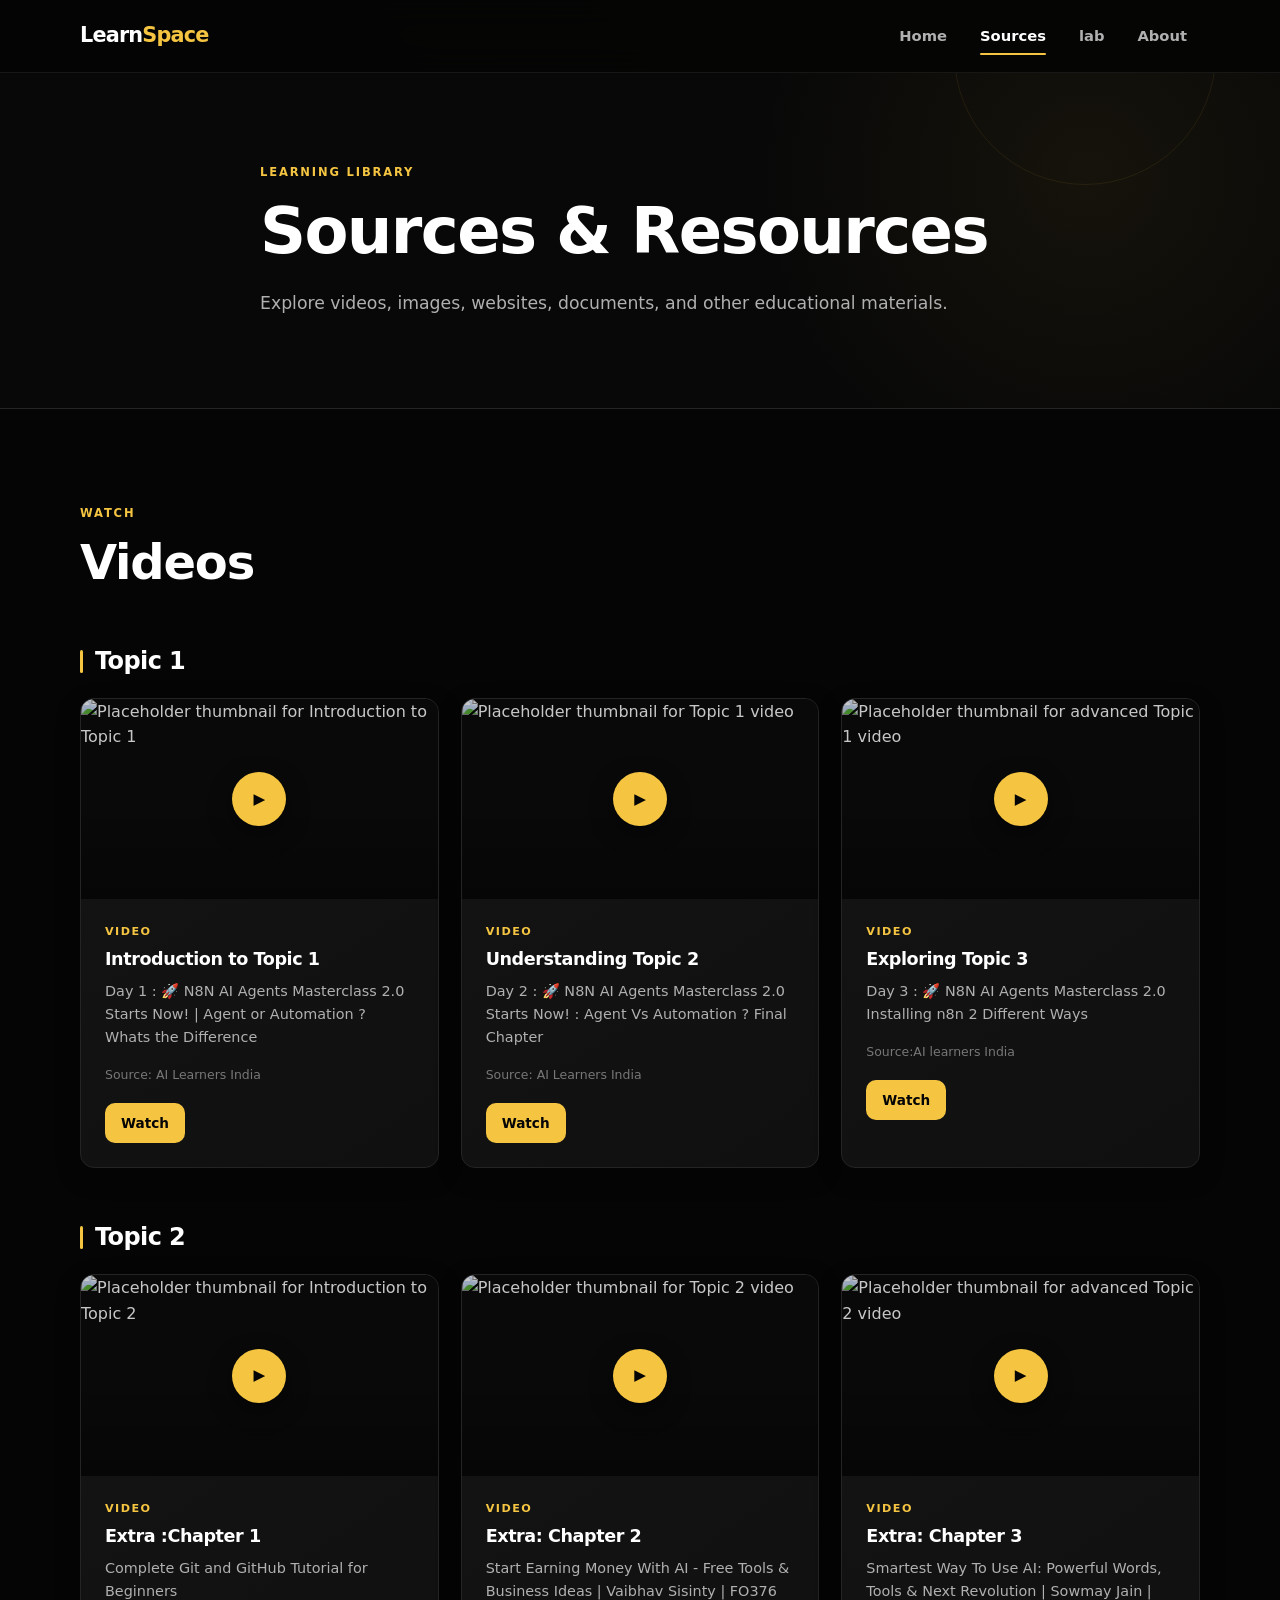
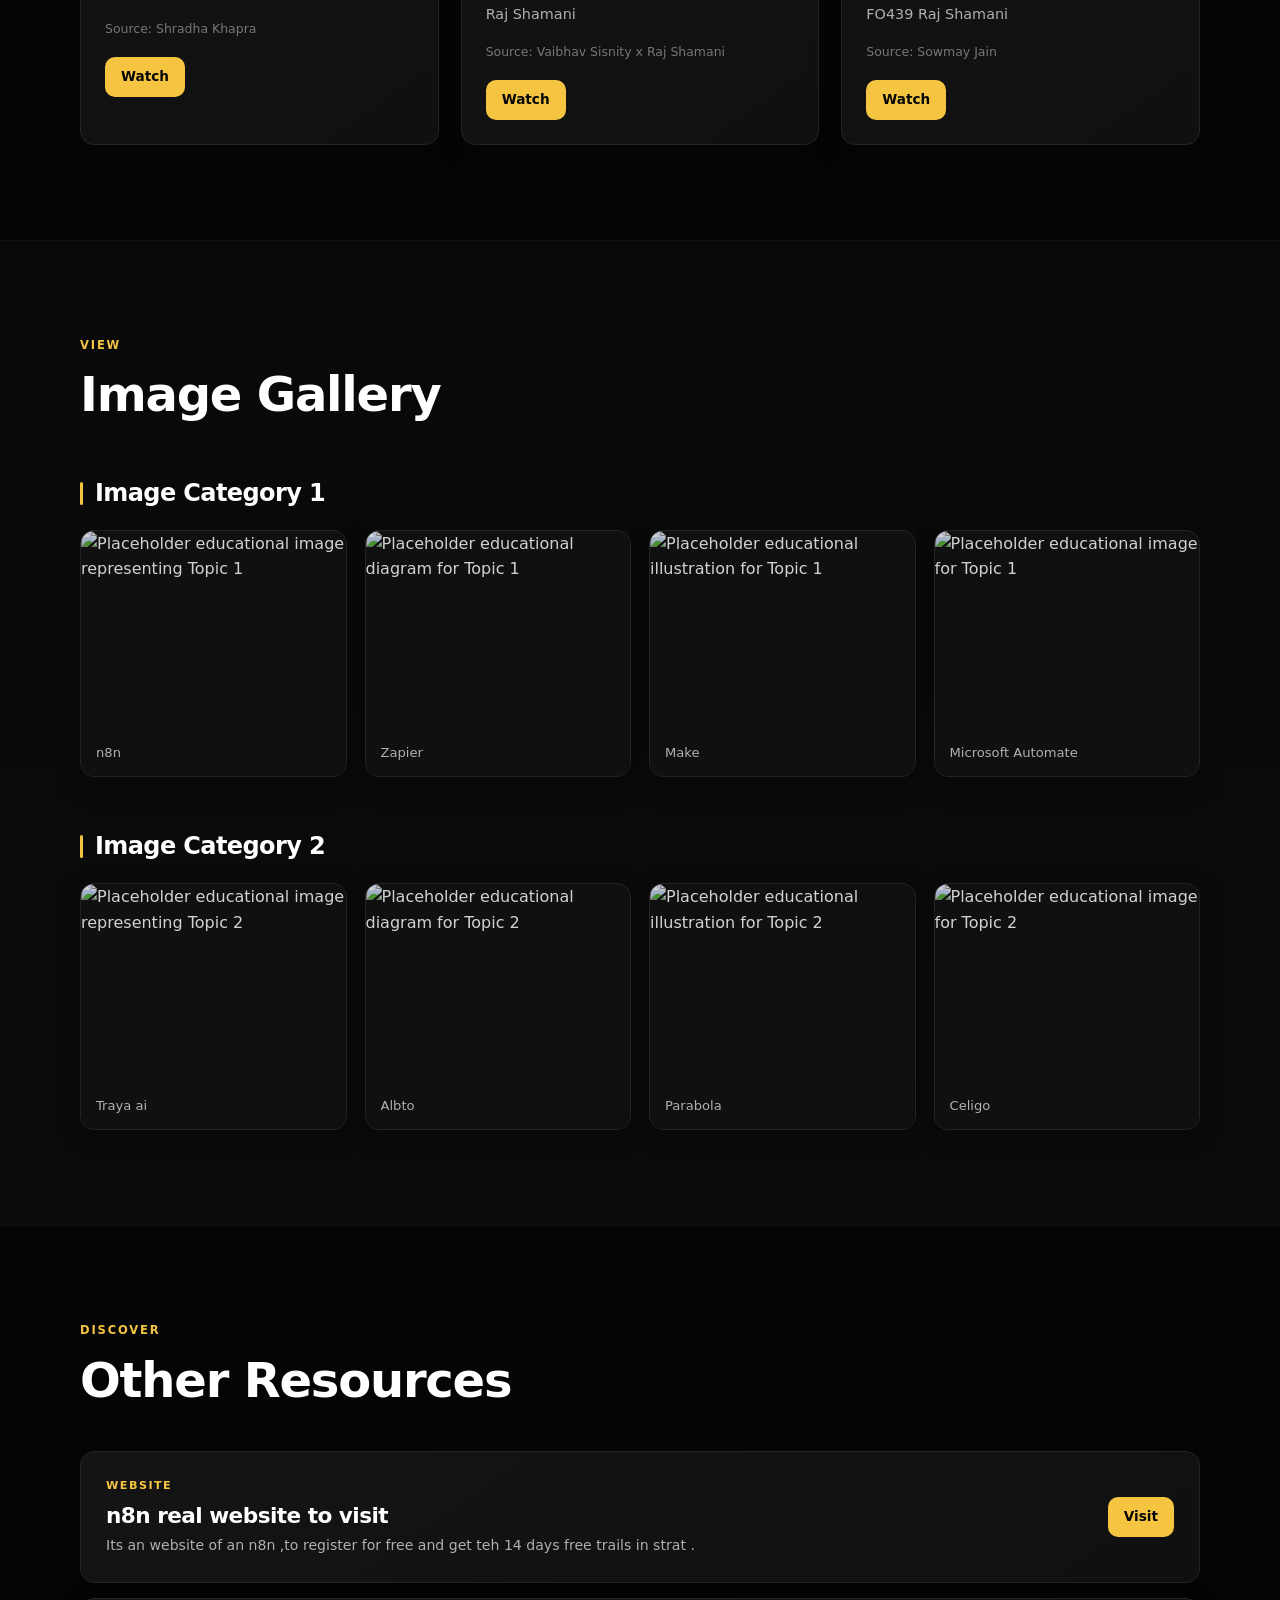
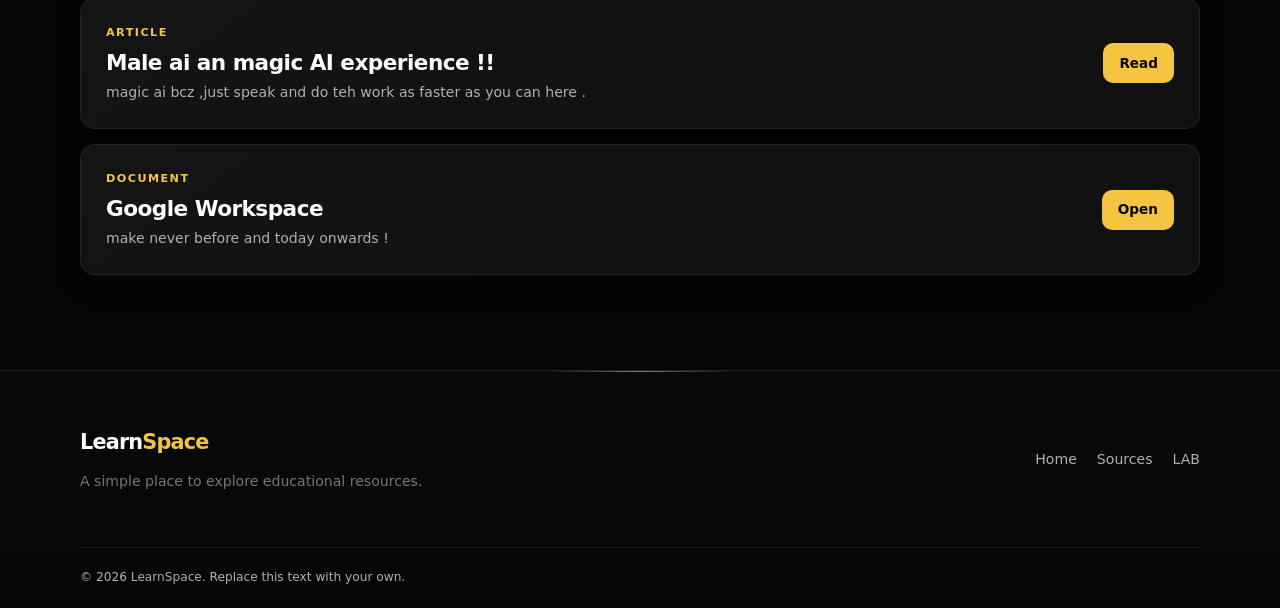
==== commit fd497a1e: "Update sources.html" ====
--- a/sources.html
+++ b/sources.html
@@ -40,6 +40,7 @@
                 <a href="index.html">Home</a>
                 <a href="sources.html" class="active">Sources</a>
                 <a href="lab.html">lab</a>
+                <a href="about.html">About</a>
             </nav>
 
         </div>
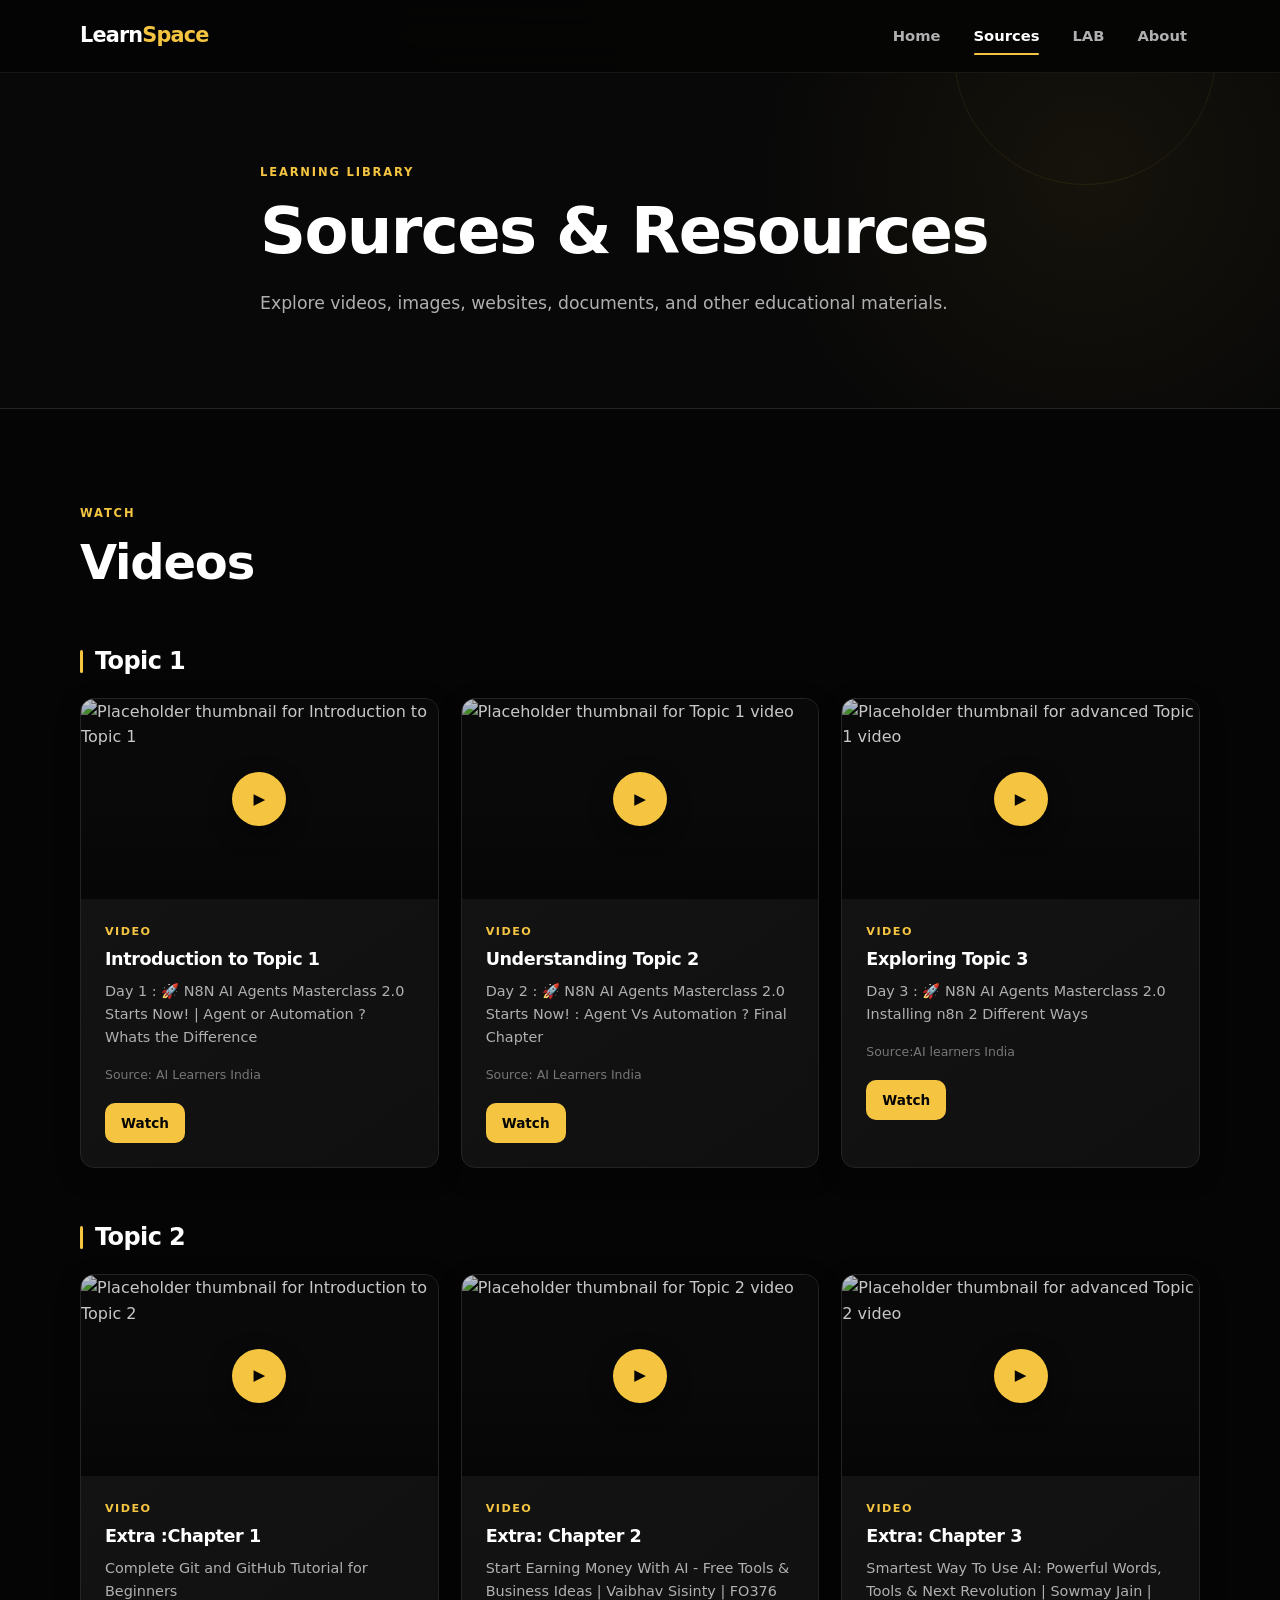
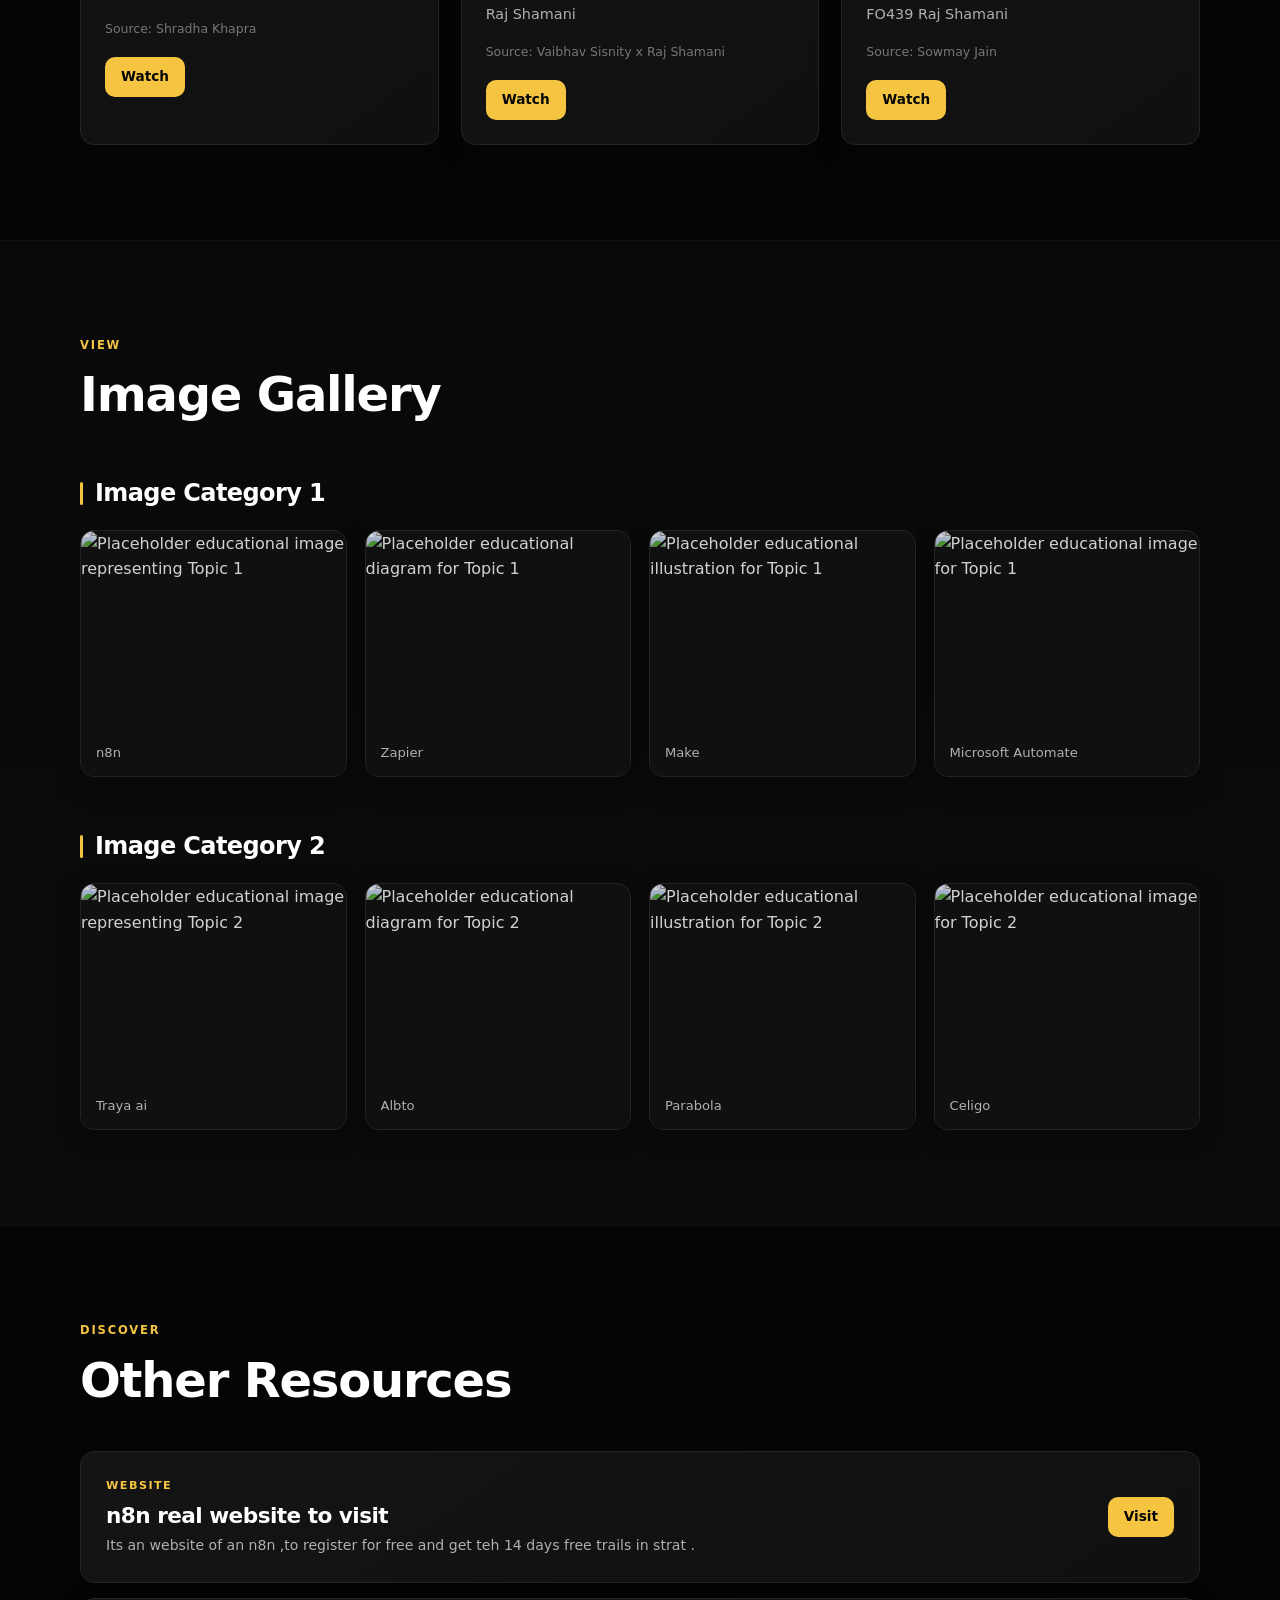
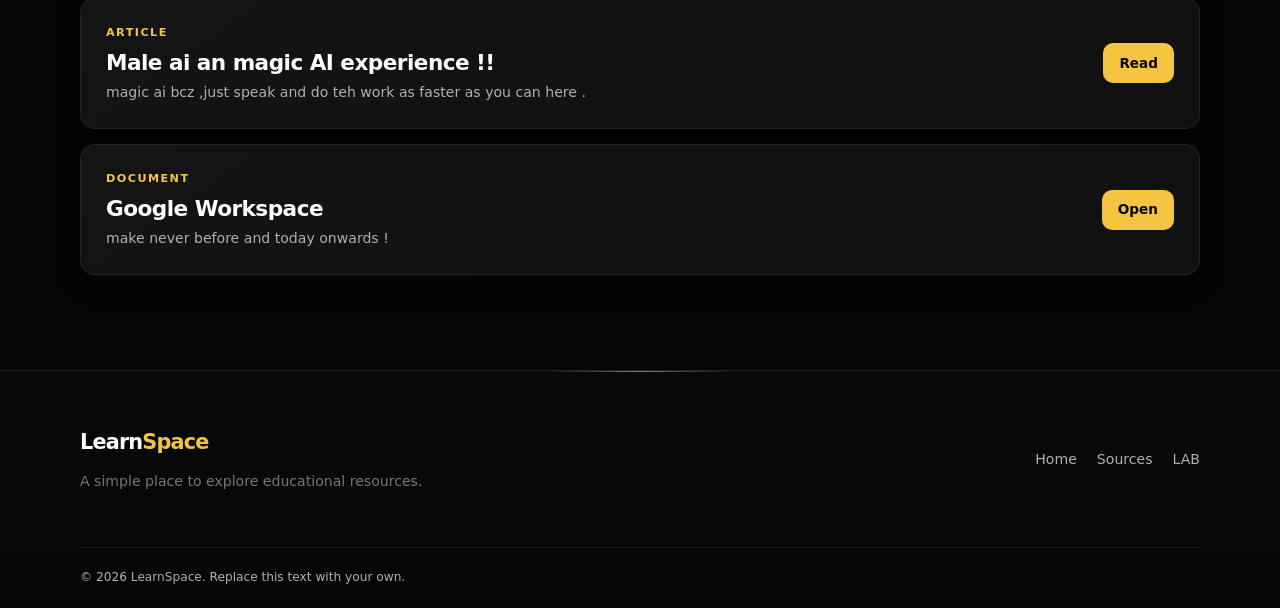
==== commit 286b0a4a: "Update sources.html" ====
--- a/sources.html
+++ b/sources.html
@@ -39,7 +39,7 @@
             <nav id="main-navigation" class="main-nav" aria-label="Main navigation">
                 <a href="index.html">Home</a>
                 <a href="sources.html" class="active">Sources</a>
-                <a href="lab.html">lab</a>
+                <a href="lab.html">LAB</a>
                 <a href="about.html">About</a>
             </nav>
 
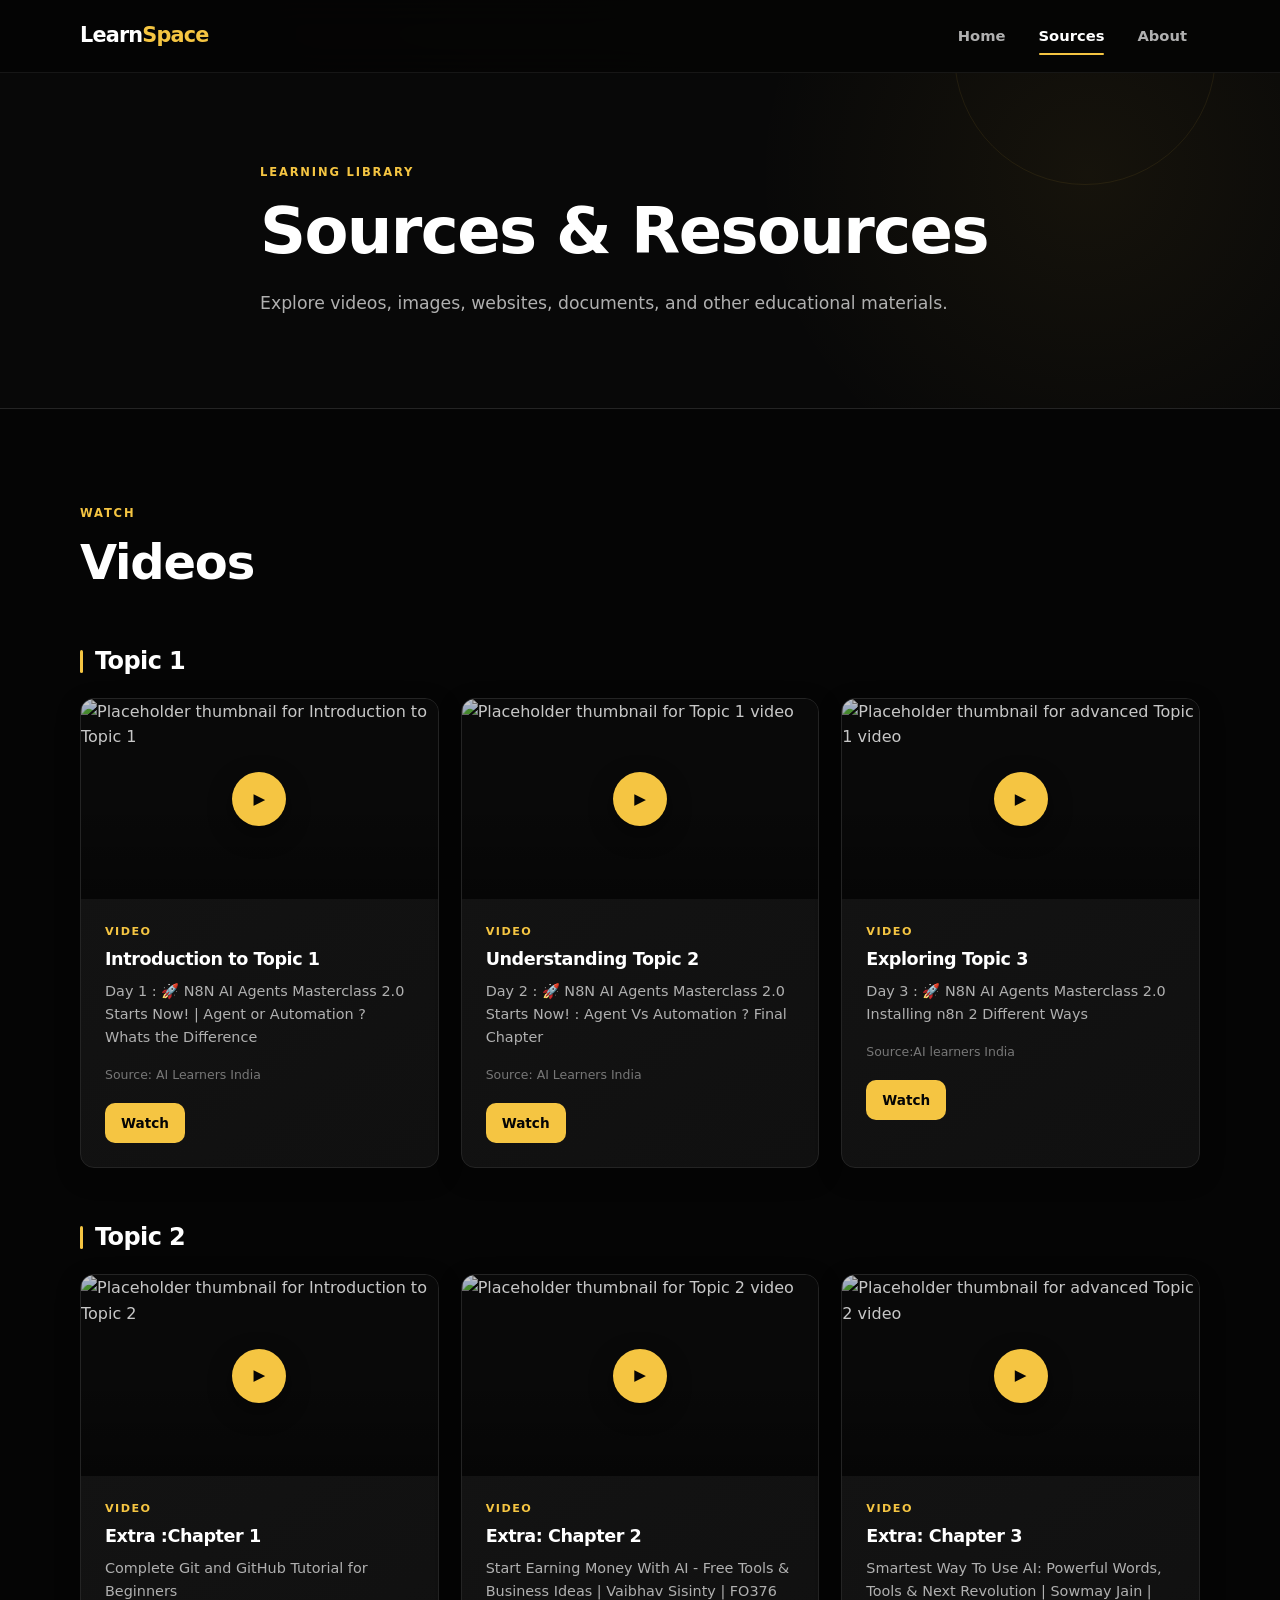
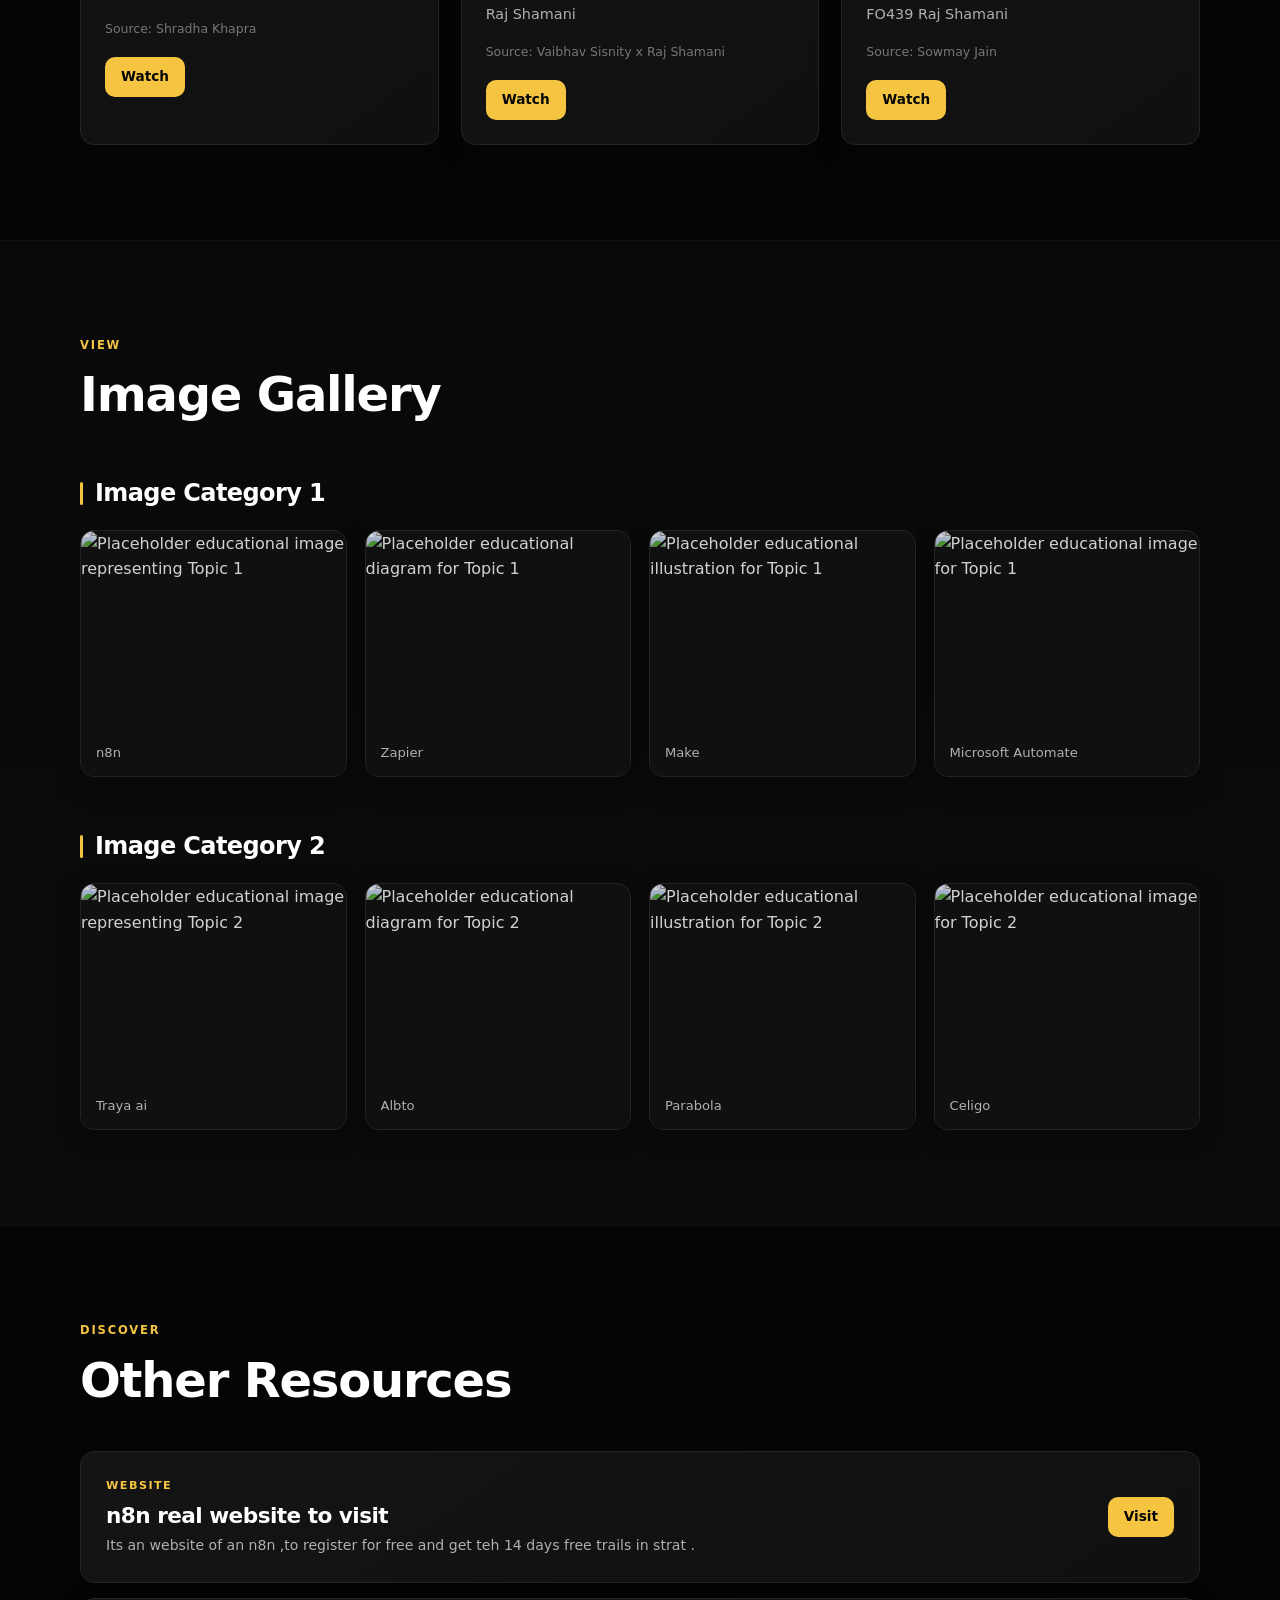
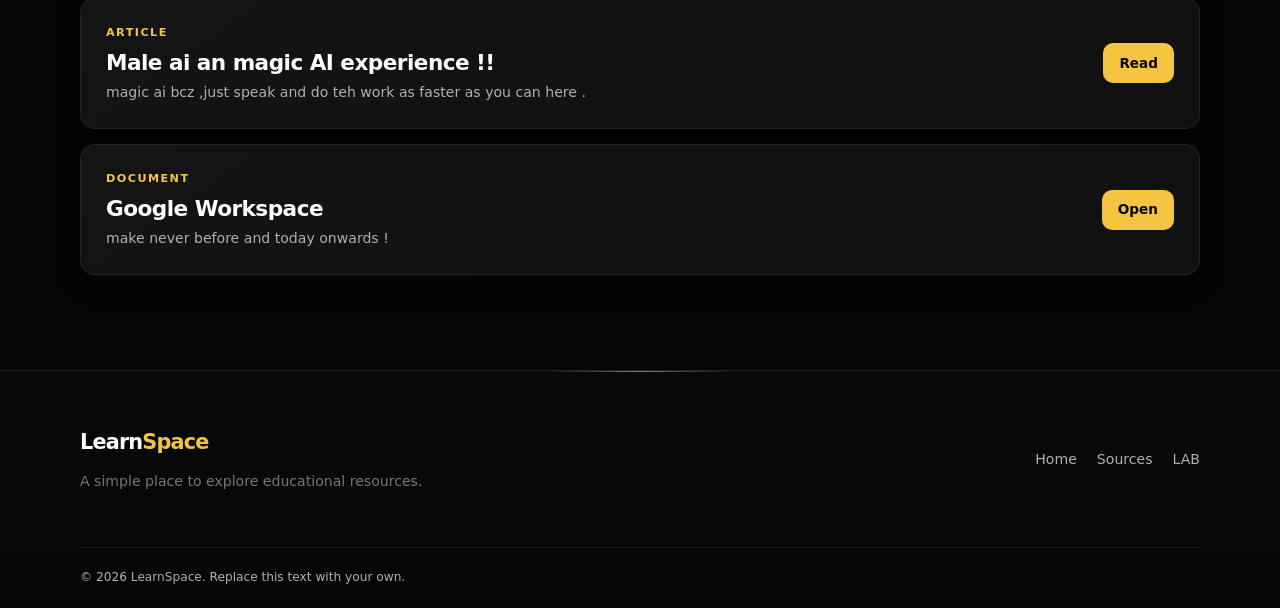
==== commit bfe373d1: "Update print statement from 'Hello' to 'Goodbye'" ====
--- a/sources.html
+++ b/sources.html
@@ -39,7 +39,6 @@
             <nav id="main-navigation" class="main-nav" aria-label="Main navigation">
                 <a href="index.html">Home</a>
                 <a href="sources.html" class="active">Sources</a>
-                <a href="lab.html">LAB</a>
                 <a href="about.html">About</a>
             </nav>
 
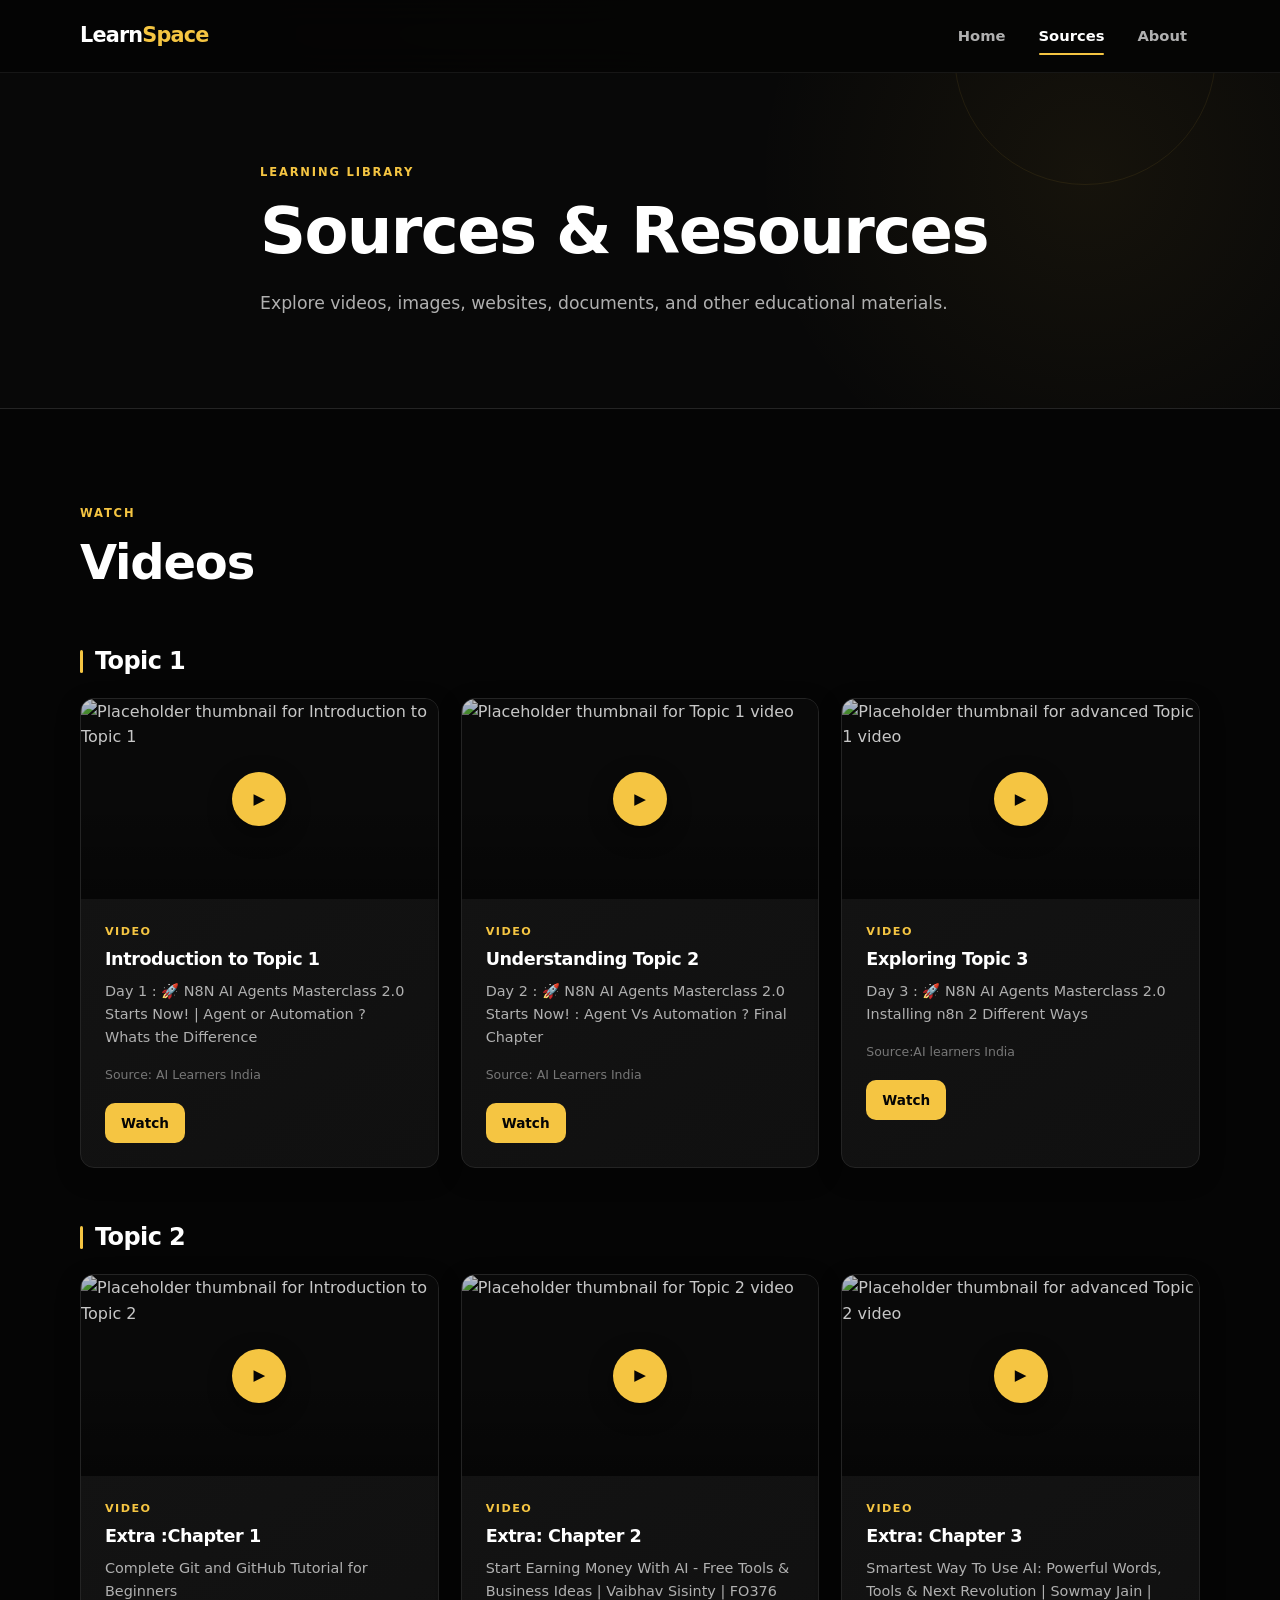
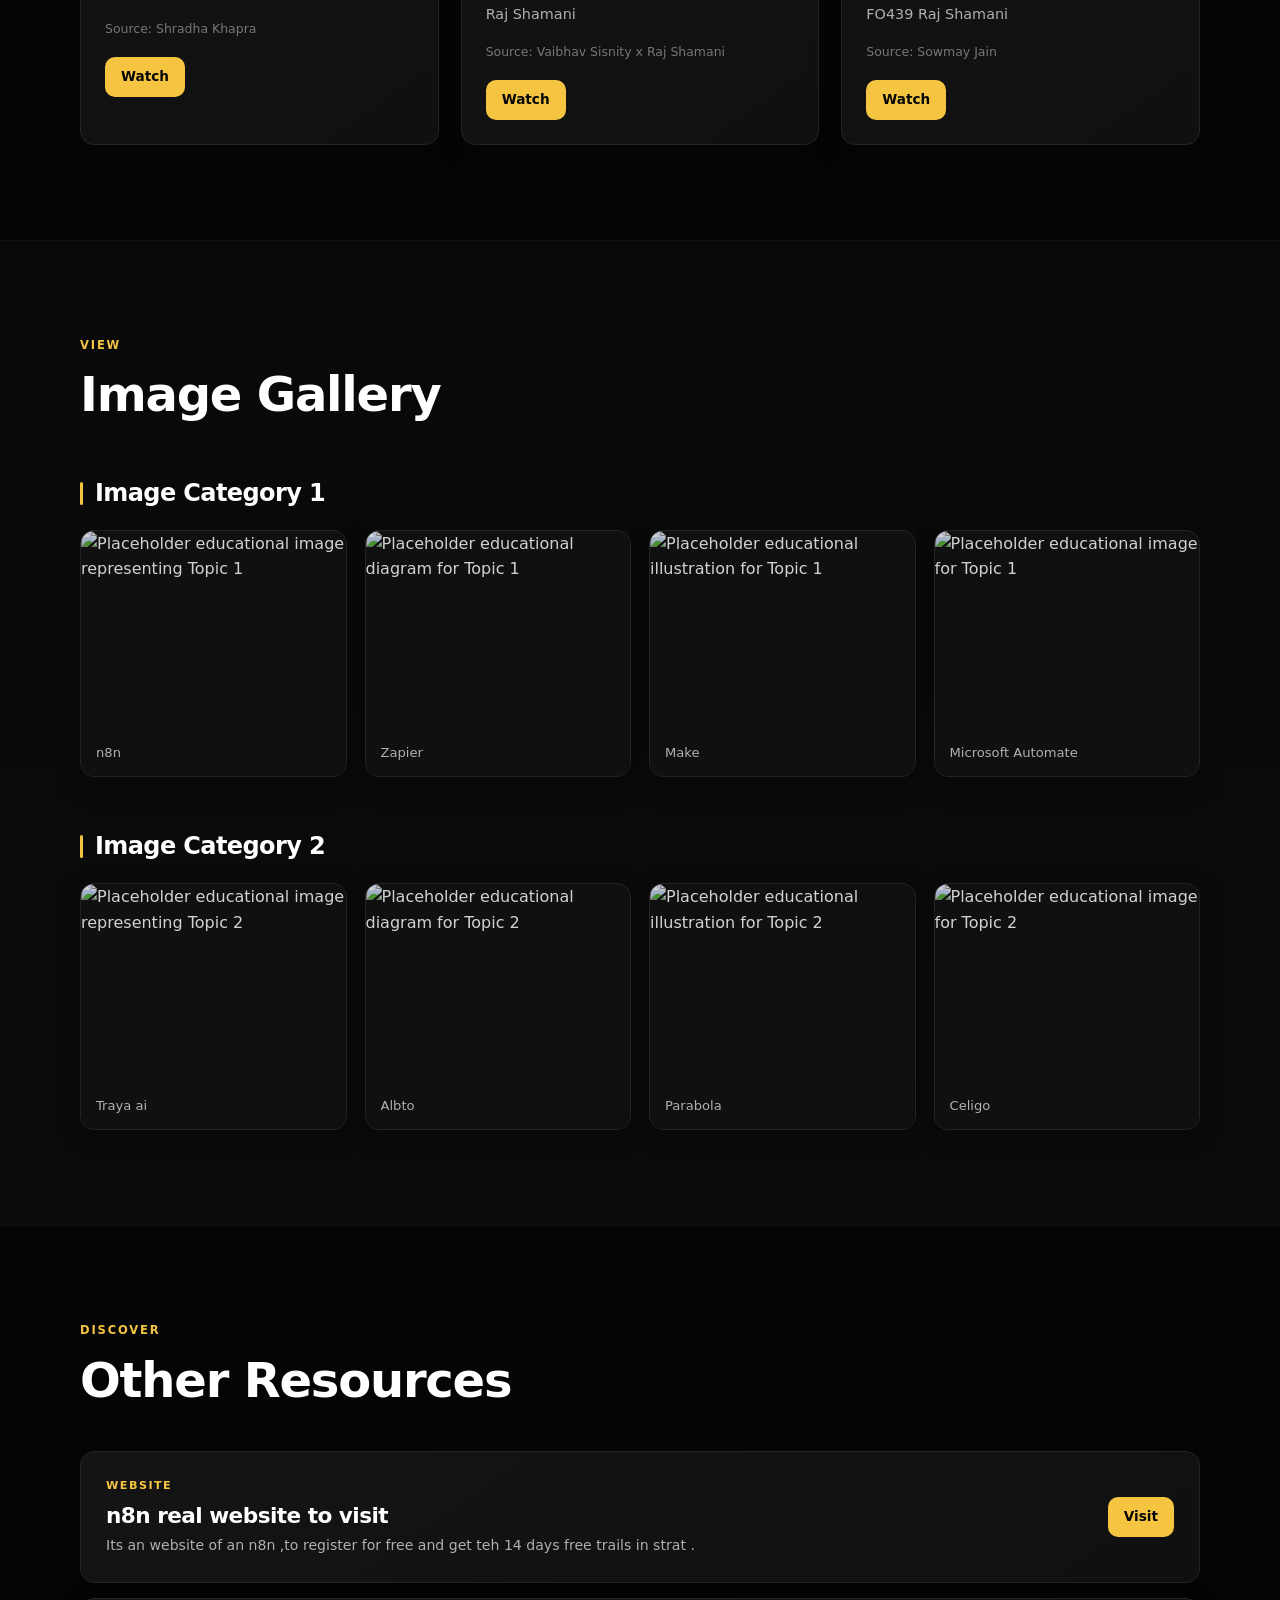
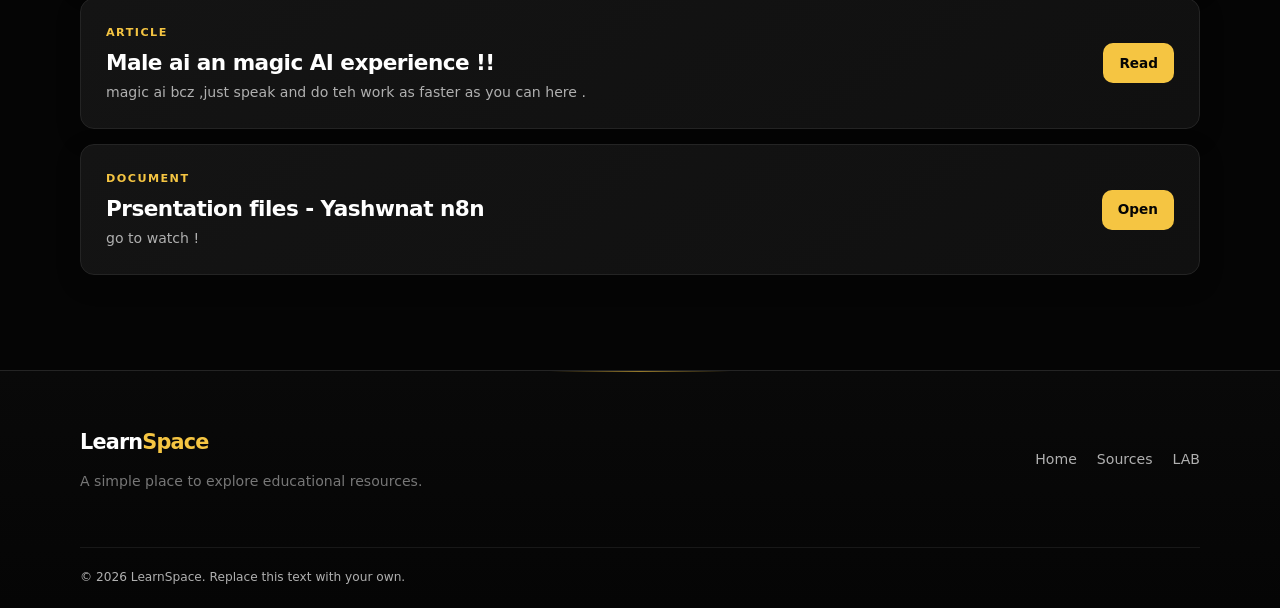
==== commit d95c2ed4: "Update sources.html" ====
--- a/sources.html
+++ b/sources.html
@@ -570,14 +570,14 @@
 
                         <div>
                             <p class="resource-label">DOCUMENT</p>
-                            <h3>Google Workspace </h3>
+                            <h3>Prsentation files - Yashwnat n8n </h3>
                             <p>
-                                make never before and today onwards !
+                                go to watch !
                             </p>
                         </div>
 
                         <a
-                            href="https://workspace.google.com/intl/en_in/?hl=en_in"
+                            href="https://www.canva.com/design/DAHWj2S4xv8/_4orW83BxsqU5XsRdDbn4w/edit"
                             target="_blank"
                             rel="noopener noreferrer"
                             class="button button-small"
@@ -613,7 +613,7 @@
             <nav class="footer-nav" aria-label="Footer navigation">
                 <a href="index.html">Home</a>
                 <a href="sources.html">Sources</a>
-                <a href="lab.html">LAB</a>
+                <a href="lab3.html">LAB</a>
             </nav>
 
         </div>
